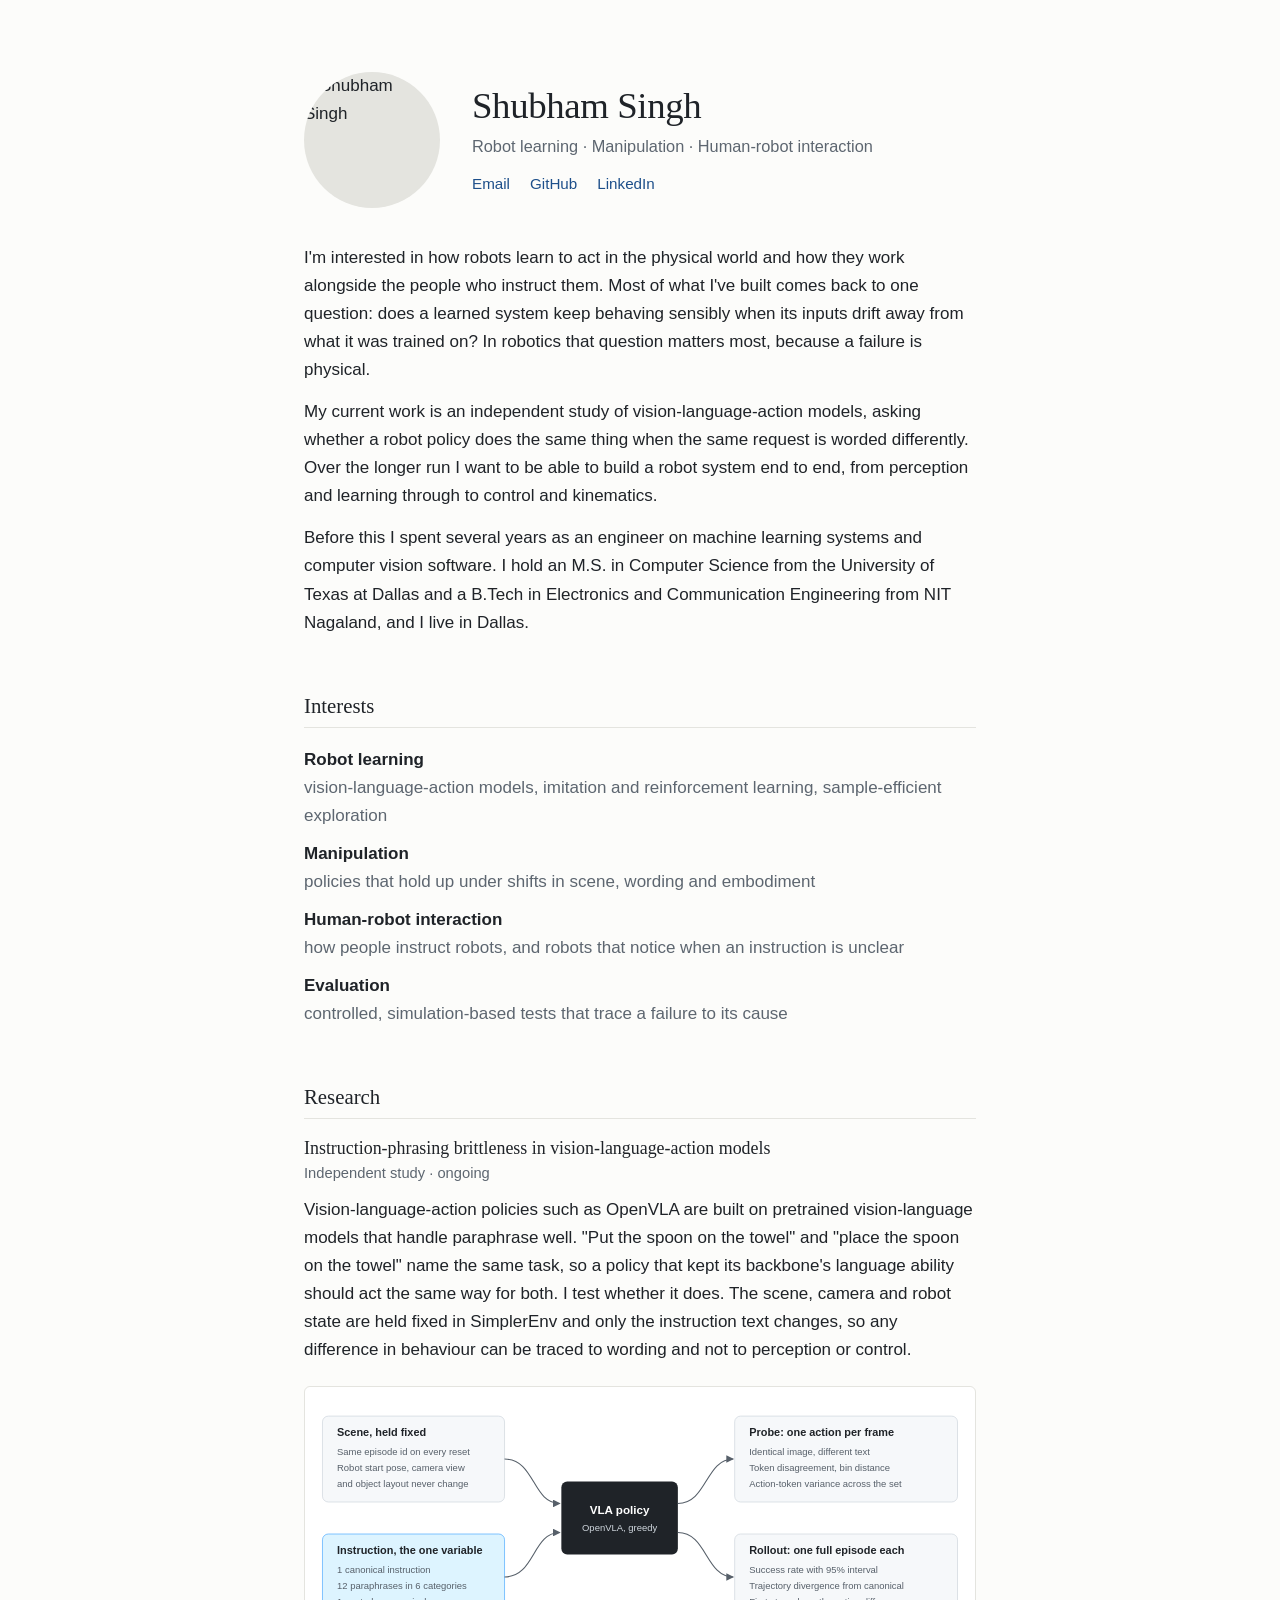
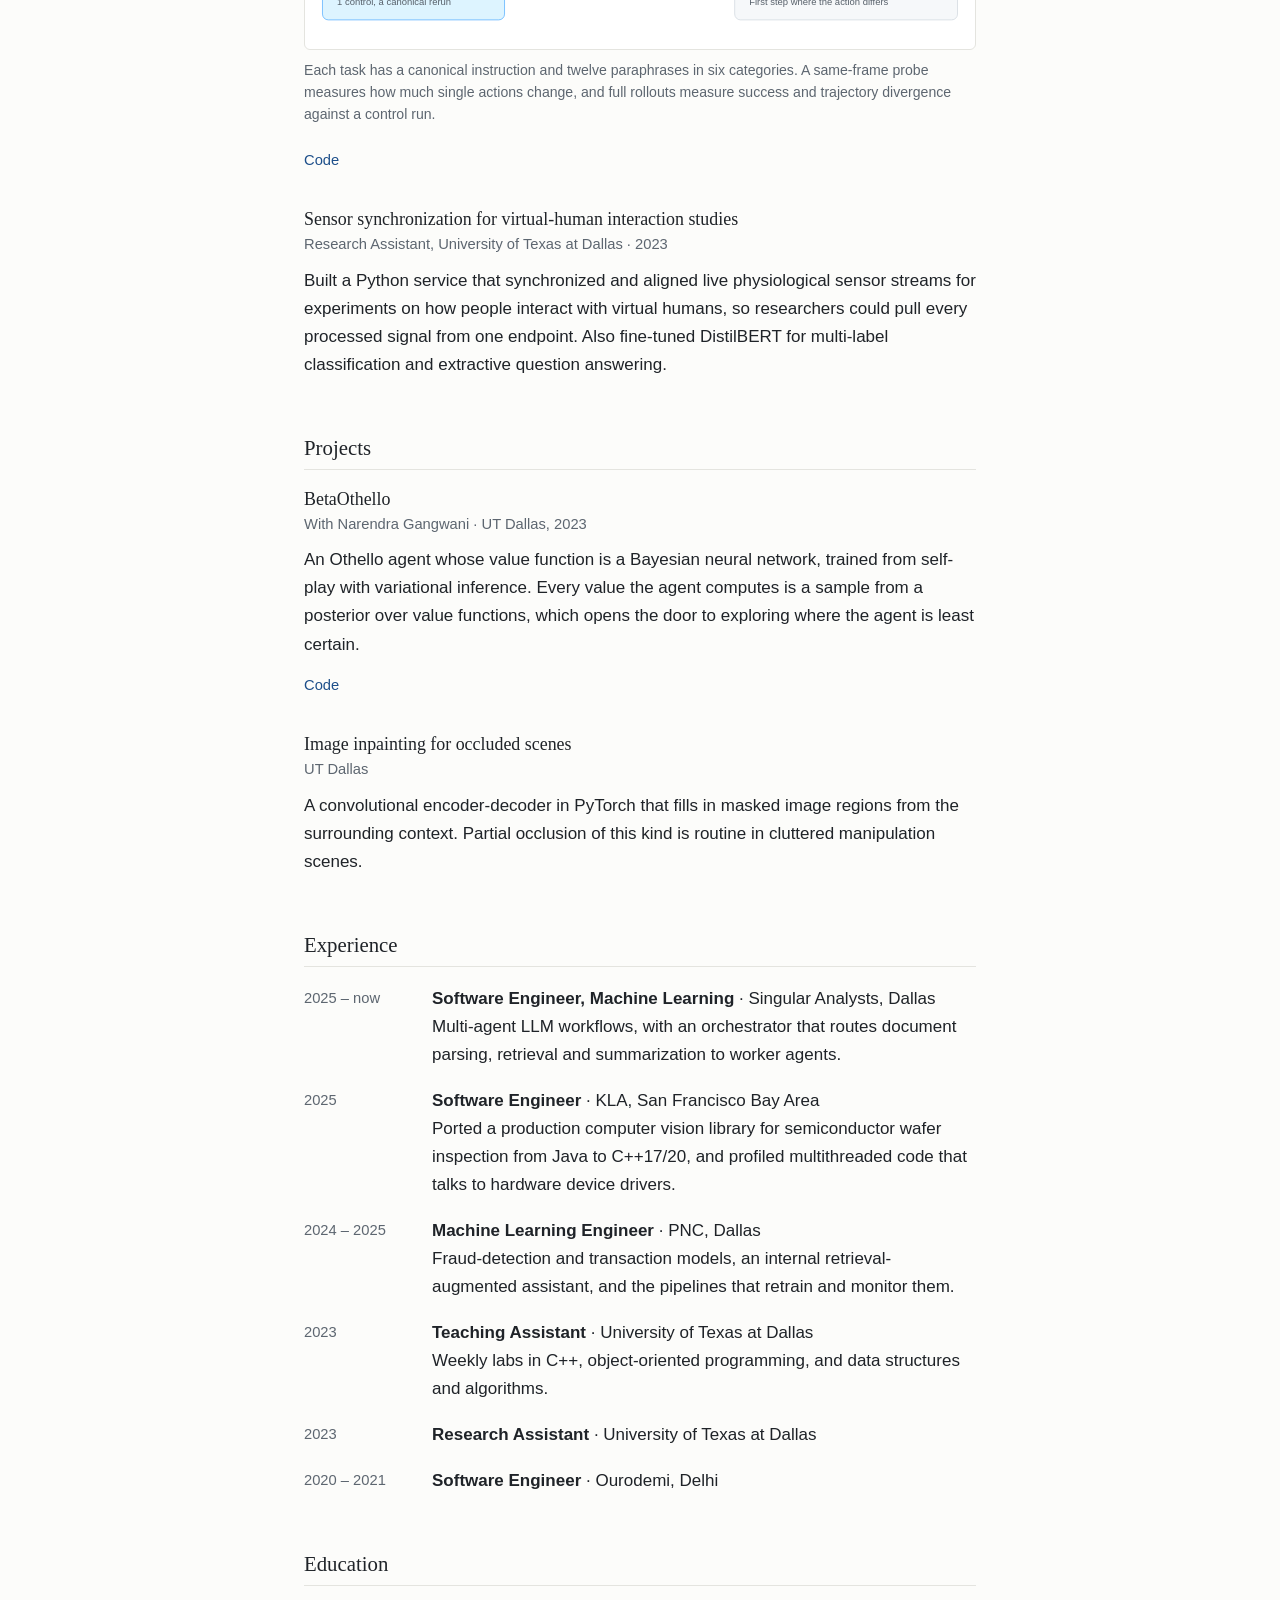
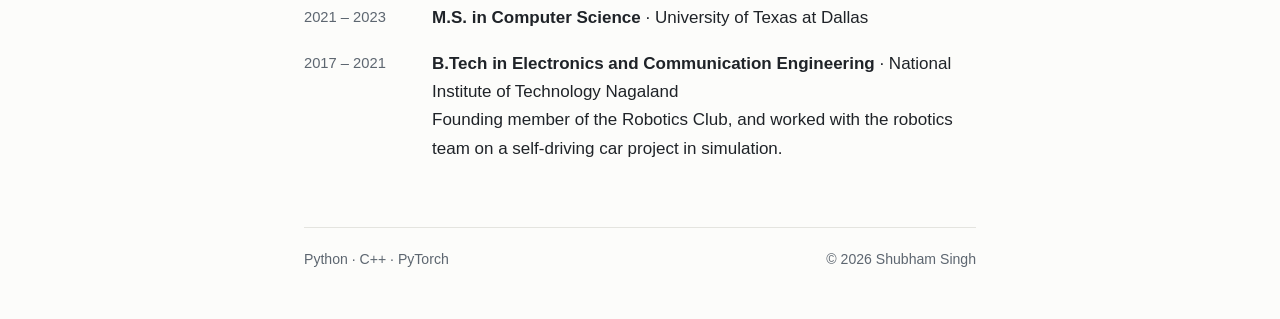
==== index.html @ b4afef84 "Research homepage Co-Authored-By: Claude Opus 5.5 <noreply@anthropic.com> Claude-Session: https://cl" ====
<!DOCTYPE html>
<html lang="en">
<head>
  <meta charset="utf-8">
  <meta name="viewport" content="width=device-width, initial-scale=1">
  <title>Shubham Singh</title>
  <meta name="description" content="Shubham Singh. Robot learning, manipulation and human-robot interaction. Independent research on how vision-language-action policies respond to reworded instructions.">
  <meta name="author" content="Shubham Singh">
  <meta property="og:title" content="Shubham Singh">
  <meta property="og:description" content="Robot learning, manipulation and human-robot interaction.">
  <meta property="og:type" content="website">
  <meta property="og:url" content="https://sudoberlin.github.io/">
  <link rel="icon" href="favicon.svg" type="image/svg+xml">
  <link rel="stylesheet" href="style.css">
</head>
<body>
  <main>

    <header class="intro">
      <img class="portrait" src="https://github.com/sudoberlin.png?size=320" alt="Shubham Singh" width="160" height="160">
      <div>
        <h1>Shubham Singh</h1>
        <p class="tagline">Robot learning &middot; Manipulation &middot; Human-robot interaction</p>
        <nav class="links" aria-label="Contact and profiles">
          <a href="mailto:imshubh.dev@gmail.com">Email</a>
          <a href="https://github.com/sudoberlin">GitHub</a>
          <a href="https://www.linkedin.com/in/shubham-singh01">LinkedIn</a>
        </nav>
      </div>
    </header>

    <section class="about">
      <p>I'm interested in how robots learn to act in the physical world and how they work alongside the people who instruct them. Most of what I've built comes back to one question: does a learned system keep behaving sensibly when its inputs drift away from what it was trained on? In robotics that question matters most, because a failure is physical.</p>
      <p>My current work is an independent study of vision-language-action models, asking whether a robot policy does the same thing when the same request is worded differently. Over the longer run I want to be able to build a robot system end to end, from perception and learning through to control and kinematics.</p>
      <p>Before this I spent several years as an engineer on machine learning systems and computer vision software. I hold an M.S. in Computer Science from the University of Texas at Dallas and a B.Tech in Electronics and Communication Engineering from NIT Nagaland, and I live in Dallas.</p>
    </section>

    <section>
      <h2>Interests</h2>
      <ul class="interests">
        <li><span>Robot learning</span> vision-language-action models, imitation and reinforcement learning, sample-efficient exploration</li>
        <li><span>Manipulation</span> policies that hold up under shifts in scene, wording and embodiment</li>
        <li><span>Human-robot interaction</span> how people instruct robots, and robots that notice when an instruction is unclear</li>
        <li><span>Evaluation</span> controlled, simulation-based tests that trace a failure to its cause</li>
      </ul>
    </section>

    <section>
      <h2>Research</h2>

      <article class="item">
        <h3><a href="https://github.com/sudoberlin/vla-phrasing-brittleness">Instruction-phrasing brittleness in vision-language-action models</a></h3>
        <p class="meta">Independent study &middot; ongoing</p>
        <p>Vision-language-action policies such as OpenVLA are built on pretrained vision-language models that handle paraphrase well. "Put the spoon on the towel" and "place the spoon on the towel" name the same task, so a policy that kept its backbone's language ability should act the same way for both. I test whether it does. The scene, camera and robot state are held fixed in SimplerEnv and only the instruction text changes, so any difference in behaviour can be traced to wording and not to perception or control.</p>
        <figure>
          <img src="vla-method.svg" alt="The scene is held fixed and only the instruction changes. The policy is measured per frame and over full episodes." loading="lazy">
          <figcaption>Each task has a canonical instruction and twelve paraphrases in six categories. A same-frame probe measures how much single actions change, and full rollouts measure success and trajectory divergence against a control run.</figcaption>
        </figure>
        <p class="item-links"><a href="https://github.com/sudoberlin/vla-phrasing-brittleness">Code</a></p>
      </article>

      <article class="item">
        <h3>Sensor synchronization for virtual-human interaction studies</h3>
        <p class="meta">Research Assistant, University of Texas at Dallas &middot; 2023</p>
        <p>Built a Python service that synchronized and aligned live physiological sensor streams for experiments on how people interact with virtual humans, so researchers could pull every processed signal from one endpoint. Also fine-tuned DistilBERT for multi-label classification and extractive question answering.</p>
      </article>
    </section>

    <section>
      <h2>Projects</h2>

      <article class="item">
        <h3><a href="https://github.com/sudoberlin/BetaOthello">BetaOthello</a></h3>
        <p class="meta">With Narendra Gangwani &middot; UT Dallas, 2023</p>
        <p>An Othello agent whose value function is a Bayesian neural network, trained from self-play with variational inference. Every value the agent computes is a sample from a posterior over value functions, which opens the door to exploring where the agent is least certain.</p>
        <p class="item-links"><a href="https://github.com/sudoberlin/BetaOthello">Code</a></p>
      </article>

      <article class="item">
        <h3>Image inpainting for occluded scenes</h3>
        <p class="meta">UT Dallas</p>
        <p>A convolutional encoder-decoder in PyTorch that fills in masked image regions from the surrounding context. Partial occlusion of this kind is routine in cluttered manipulation scenes.</p>
      </article>
    </section>

    <section>
      <h2>Experience</h2>
      <ul class="timeline">
        <li>
          <div class="when">2025 &ndash; now</div>
          <div><strong>Software Engineer, Machine Learning</strong> &middot; Singular Analysts, Dallas<br>
          Multi-agent LLM workflows, with an orchestrator that routes document parsing, retrieval and summarization to worker agents.</div>
        </li>
        <li>
          <div class="when">2025</div>
          <div><strong>Software Engineer</strong> &middot; KLA, San Francisco Bay Area<br>
          Ported a production computer vision library for semiconductor wafer inspection from Java to C++17/20, and profiled multithreaded code that talks to hardware device drivers.</div>
        </li>
        <li>
          <div class="when">2024 &ndash; 2025</div>
          <div><strong>Machine Learning Engineer</strong> &middot; PNC, Dallas<br>
          Fraud-detection and transaction models, an internal retrieval-augmented assistant, and the pipelines that retrain and monitor them.</div>
        </li>
        <li>
          <div class="when">2023</div>
          <div><strong>Teaching Assistant</strong> &middot; University of Texas at Dallas<br>
          Weekly labs in C++, object-oriented programming, and data structures and algorithms.</div>
        </li>
        <li>
          <div class="when">2023</div>
          <div><strong>Research Assistant</strong> &middot; University of Texas at Dallas</div>
        </li>
        <li>
          <div class="when">2020 &ndash; 2021</div>
          <div><strong>Software Engineer</strong> &middot; Ourodemi, Delhi</div>
        </li>
      </ul>
    </section>

    <section>
      <h2>Education</h2>
      <ul class="timeline">
        <li>
          <div class="when">2021 &ndash; 2023</div>
          <div><strong>M.S. in Computer Science</strong> &middot; University of Texas at Dallas</div>
        </li>
        <li>
          <div class="when">2017 &ndash; 2021</div>
          <div><strong>B.Tech in Electronics and Communication Engineering</strong> &middot; National Institute of Technology Nagaland<br>
          Founding member of the Robotics Club, and worked with the robotics team on a self-driving car project in simulation.</div>
        </li>
      </ul>
    </section>

    <footer>
      <p>Python &middot; C++ &middot; PyTorch</p>
      <p>&copy; 2026 Shubham Singh</p>
    </footer>

  </main>
</body>
</html>
---- style.css ----
:root {
  --bg: #fcfcfa;
  --text: #1f2328;
  --muted: #5d6670;
  --rule: #e4e4df;
  --accent: #1d4f8a;
  --figure-bg: #ffffff;
  --serif: "Iowan Old Style", "Palatino Linotype", Palatino, "Book Antiqua", Georgia, serif;
  --sans: -apple-system, BlinkMacSystemFont, "Segoe UI", Helvetica, Arial, sans-serif;
}

@media (prefers-color-scheme: dark) {
  :root {
    --bg: #15171a;
    --text: #e6e6e3;
    --muted: #9aa1a9;
    --rule: #2c3036;
    --accent: #8fb8ea;
    --figure-bg: #ffffff;
  }
}

* { box-sizing: border-box; }

html { -webkit-text-size-adjust: 100%; }

body {
  margin: 0;
  background: var(--bg);
  color: var(--text);
  font-family: var(--sans);
  font-size: 17px;
  line-height: 1.65;
  -webkit-font-smoothing: antialiased;
}

main {
  max-width: 720px;
  margin: 0 auto;
  padding: 72px 24px 48px;
}

a {
  color: var(--accent);
  text-decoration: none;
  border-bottom: 1px solid transparent;
  transition: border-color 0.15s ease;
}
a:hover { border-bottom-color: currentColor; }

h1, h2, h3 { font-family: var(--serif); font-weight: 500; line-height: 1.25; }

h1 { font-size: 2.3rem; margin: 0 0 4px; letter-spacing: -0.01em; }

h2 {
  font-size: 1.3rem;
  margin: 56px 0 18px;
  padding-bottom: 8px;
  border-bottom: 1px solid var(--rule);
}

h3 { font-size: 1.12rem; margin: 0 0 2px; }
h3 a { color: var(--text); }
h3 a:hover { color: var(--accent); }

p { margin: 0 0 14px; }

/* Intro */
.intro {
  display: flex;
  align-items: center;
  gap: 32px;
  margin-bottom: 36px;
}
.portrait {
  width: 136px;
  height: 136px;
  border-radius: 50%;
  object-fit: cover;
  flex-shrink: 0;
  background: var(--rule);
}
.tagline { color: var(--muted); margin: 0 0 12px; font-size: 1.02rem; }
.links { display: flex; flex-wrap: wrap; gap: 6px 20px; font-size: 0.95rem; }

.about p:last-child { margin-bottom: 0; }

/* Interests */
.interests { list-style: none; padding: 0; margin: 0; }
.interests li { margin-bottom: 10px; color: var(--muted); }
.interests span {
  display: block;
  color: var(--text);
  font-weight: 600;
}

/* Research and projects */
.item { margin-bottom: 36px; }
.item:last-child { margin-bottom: 0; }
.meta { color: var(--muted); font-size: 0.92rem; margin-bottom: 10px; }
.item-links { font-size: 0.92rem; margin: 0; }

figure { margin: 22px 0; }
figure img {
  display: block;
  width: 100%;
  height: auto;
  background: var(--figure-bg);
  border: 1px solid var(--rule);
  border-radius: 6px;
}
figcaption { color: var(--muted); font-size: 0.88rem; margin-top: 10px; line-height: 1.55; }

/* Experience and education */
.timeline { list-style: none; padding: 0; margin: 0; }
.timeline li {
  display: grid;
  grid-template-columns: 112px 1fr;
  gap: 16px;
  margin-bottom: 18px;
}
.timeline li:last-child { margin-bottom: 0; }
.when { color: var(--muted); font-size: 0.92rem; padding-top: 1px; font-variant-numeric: tabular-nums; }
.timeline strong { font-weight: 600; }

footer {
  margin-top: 64px;
  padding-top: 20px;
  border-top: 1px solid var(--rule);
  color: var(--muted);
  font-size: 0.88rem;
  display: flex;
  justify-content: space-between;
  flex-wrap: wrap;
  gap: 8px;
}
footer p { margin: 0; }

@media (max-width: 600px) {
  body { font-size: 16px; }
  main { padding-top: 44px; }
  .intro { flex-direction: column; align-items: flex-start; gap: 20px; }
  .portrait { width: 112px; height: 112px; }
  h1 { font-size: 2rem; }
  .timeline li { grid-template-columns: 1fr; gap: 2px; }
}
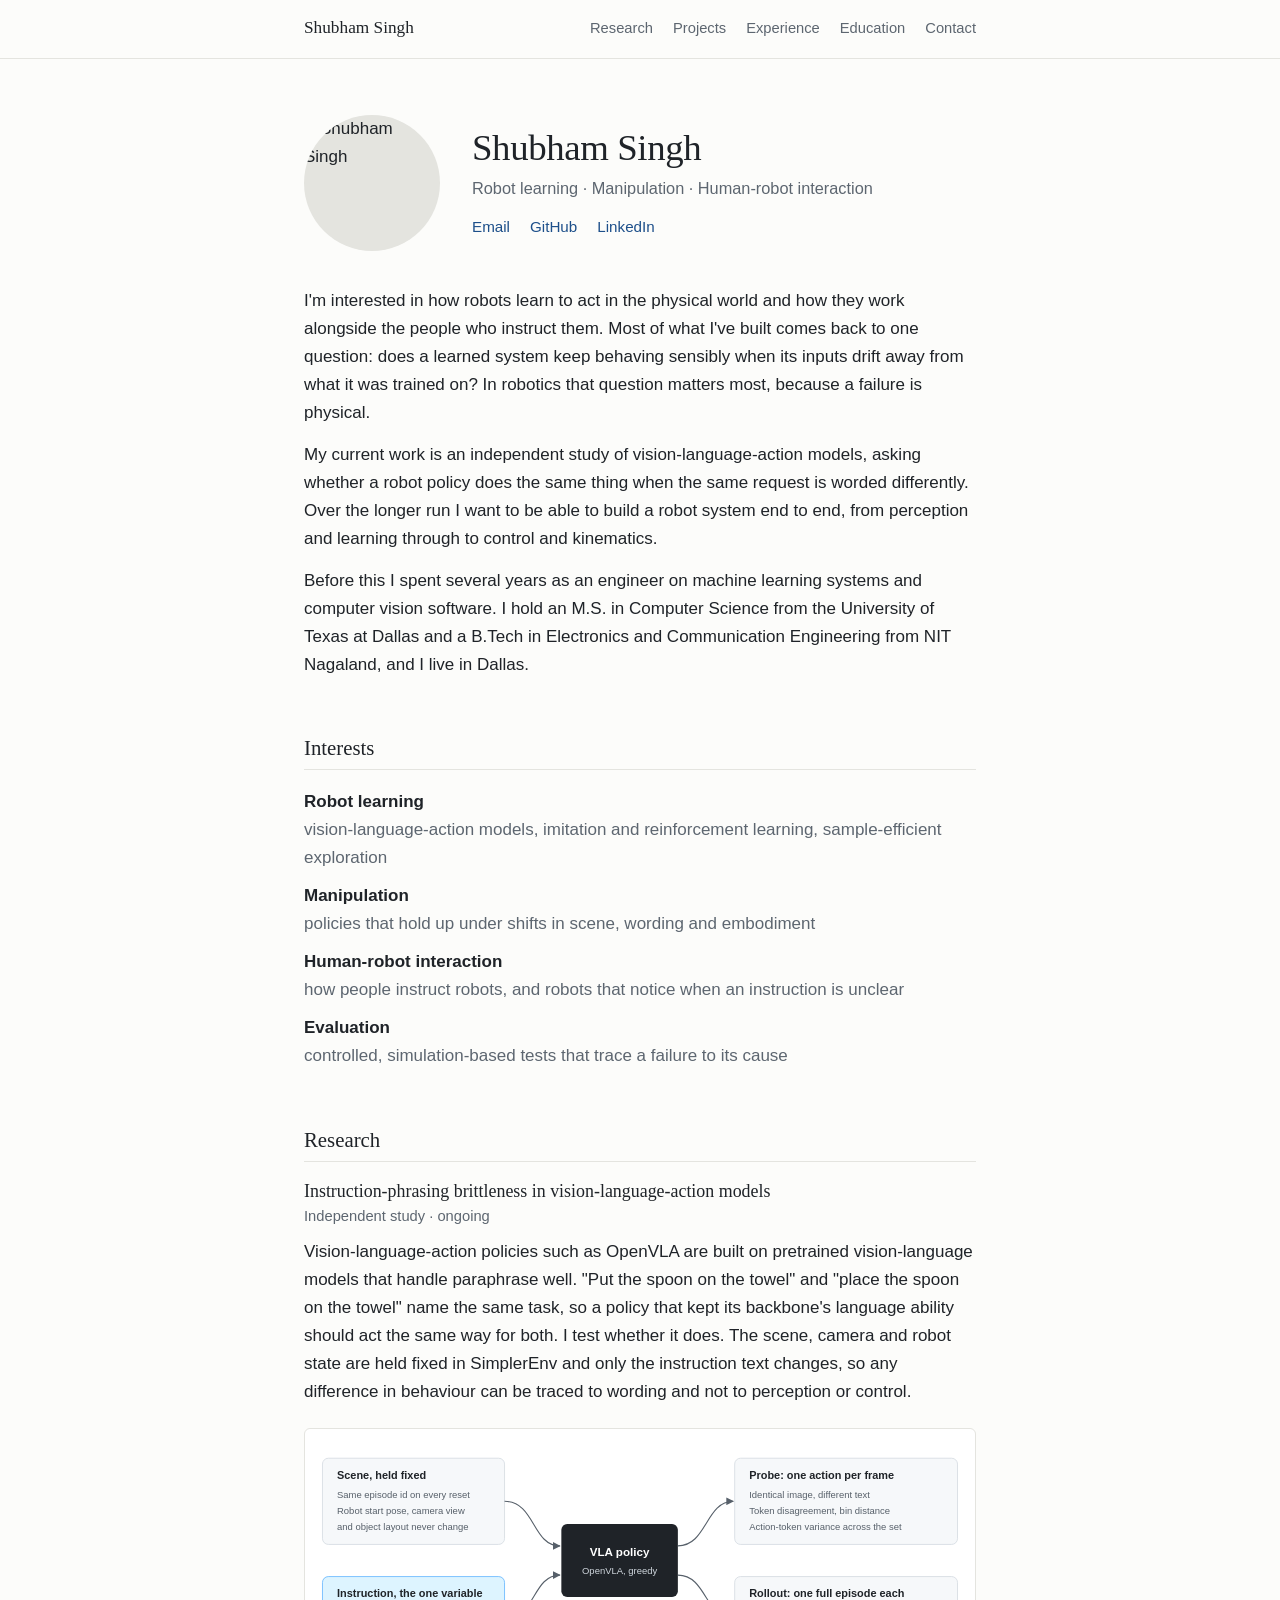
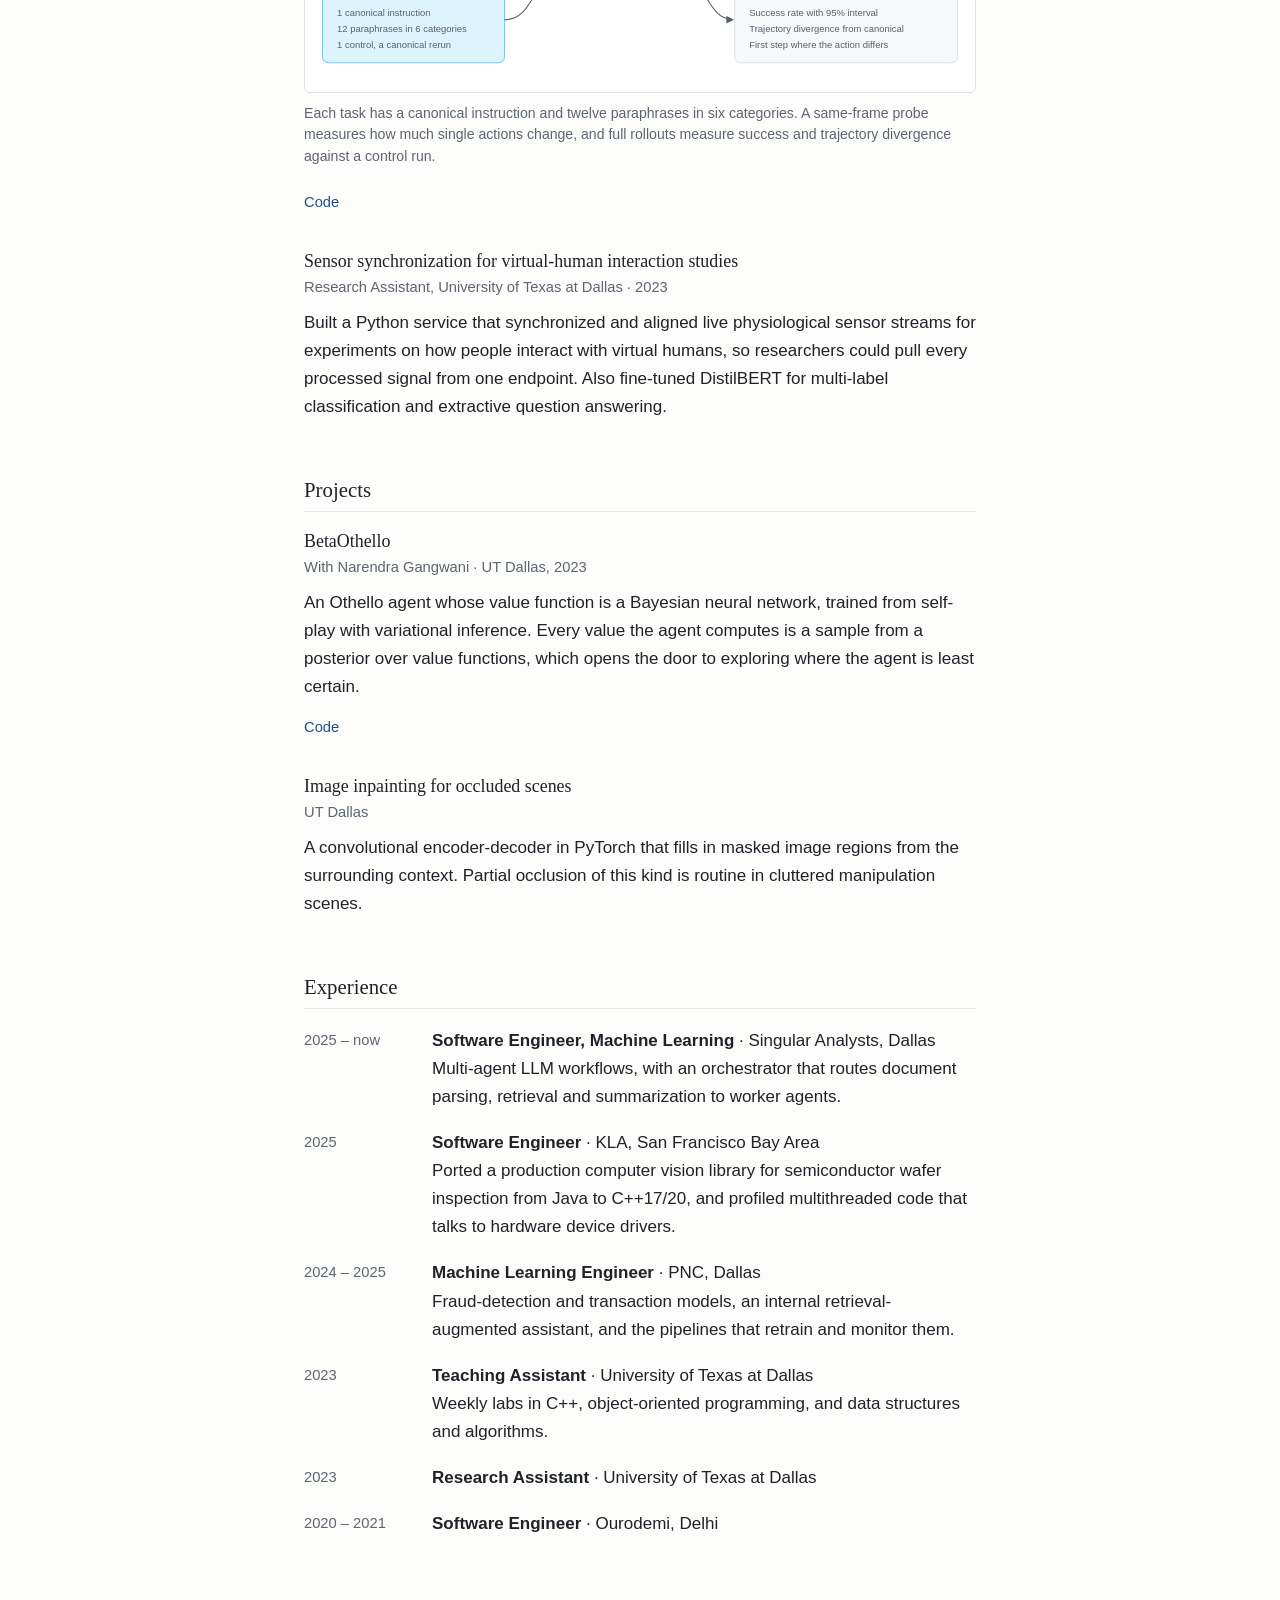
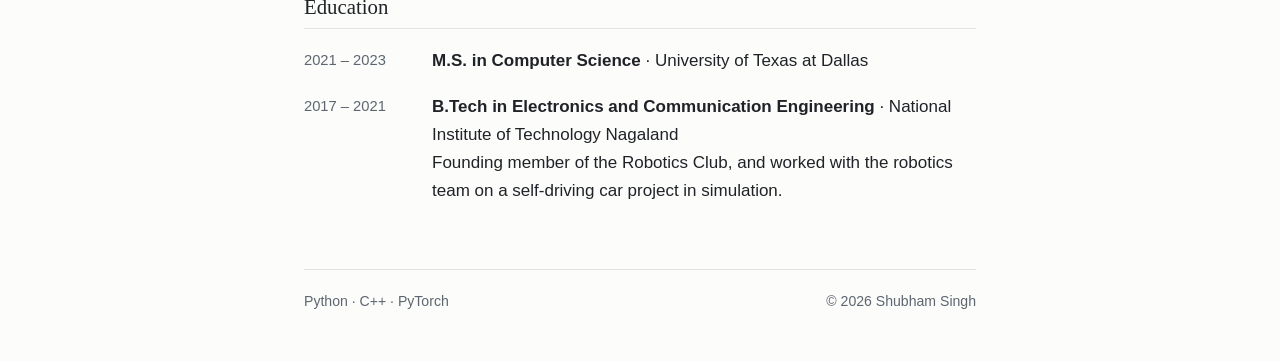
==== commit 1962f56e: "Add navigation bar Co-Authored-By: Claude Opus 5.5 <noreply@anthropic.com> Claude-Session: https://c" ====
--- a/index.html
+++ b/index.html
@@ -14,7 +14,19 @@
   <link rel="stylesheet" href="style.css">
 </head>
 <body>
-  <main>
+  <nav class="topbar" aria-label="Sections">
+    <div class="topbar-inner">
+      <a class="brand" href="#top">Shubham Singh</a>
+      <div class="sections">
+        <a href="#research">Research</a>
+        <a href="#projects">Projects</a>
+        <a href="#experience">Experience</a>
+        <a href="#education">Education</a>
+        <a class="wide-only" href="mailto:imshubh.dev@gmail.com">Contact</a>
+      </div>
+    </div>
+  </nav>
+  <main id="top">
 
     <header class="intro">
       <img class="portrait" src="https://github.com/sudoberlin.png?size=320" alt="Shubham Singh" width="160" height="160">
@@ -35,7 +47,7 @@
       <p>Before this I spent several years as an engineer on machine learning systems and computer vision software. I hold an M.S. in Computer Science from the University of Texas at Dallas and a B.Tech in Electronics and Communication Engineering from NIT Nagaland, and I live in Dallas.</p>
     </section>
 
-    <section>
+    <section id="interests">
       <h2>Interests</h2>
       <ul class="interests">
         <li><span>Robot learning</span> vision-language-action models, imitation and reinforcement learning, sample-efficient exploration</li>
@@ -45,7 +57,7 @@
       </ul>
     </section>
 
-    <section>
+    <section id="research">
       <h2>Research</h2>
 
       <article class="item">
@@ -66,7 +78,7 @@
       </article>
     </section>
 
-    <section>
+    <section id="projects">
       <h2>Projects</h2>
 
       <article class="item">
@@ -83,7 +95,7 @@
       </article>
     </section>
 
-    <section>
+    <section id="experience">
       <h2>Experience</h2>
       <ul class="timeline">
         <li>
@@ -117,7 +129,7 @@
       </ul>
     </section>
 
-    <section>
+    <section id="education">
       <h2>Education</h2>
       <ul class="timeline">
         <li>
--- a/style.css
+++ b/style.css
@@ -22,7 +22,7 @@
 
 * { box-sizing: border-box; }
 
-html { -webkit-text-size-adjust: 100%; }
+html { -webkit-text-size-adjust: 100%; scroll-behavior: smooth; scroll-padding-top: 72px; }
 
 body {
   margin: 0;
@@ -37,8 +37,38 @@
 main {
   max-width: 720px;
   margin: 0 auto;
-  padding: 72px 24px 48px;
+  padding: 56px 24px 48px;
 }
+
+/* Top bar */
+.topbar {
+  position: sticky;
+  top: 0;
+  z-index: 10;
+  background: color-mix(in srgb, var(--bg) 88%, transparent);
+  backdrop-filter: saturate(150%) blur(8px);
+  -webkit-backdrop-filter: saturate(150%) blur(8px);
+  border-bottom: 1px solid var(--rule);
+}
+.topbar-inner {
+  max-width: 720px;
+  margin: 0 auto;
+  padding: 14px 24px;
+  display: flex;
+  align-items: center;
+  justify-content: space-between;
+  gap: 8px 24px;
+  flex-wrap: wrap;
+}
+.brand {
+  font-family: var(--serif);
+  font-size: 1.08rem;
+  color: var(--text);
+}
+.brand:hover { border-bottom-color: transparent; color: var(--accent); }
+.sections { display: flex; flex-wrap: wrap; gap: 4px 20px; font-size: 0.92rem; }
+.sections a { color: var(--muted); }
+.sections a:hover { color: var(--accent); }
 
 a {
   color: var(--accent);
@@ -138,7 +168,11 @@
 
 @media (max-width: 600px) {
   body { font-size: 16px; }
-  main { padding-top: 44px; }
+  main { padding-top: 36px; }
+  html { scroll-padding-top: 96px; }
+  .topbar-inner { padding: 10px 20px; }
+  .sections { gap: 2px 14px; font-size: 0.86rem; }
+  .wide-only { display: none; }
   .intro { flex-direction: column; align-items: flex-start; gap: 20px; }
   .portrait { width: 112px; height: 112px; }
   h1 { font-size: 2rem; }
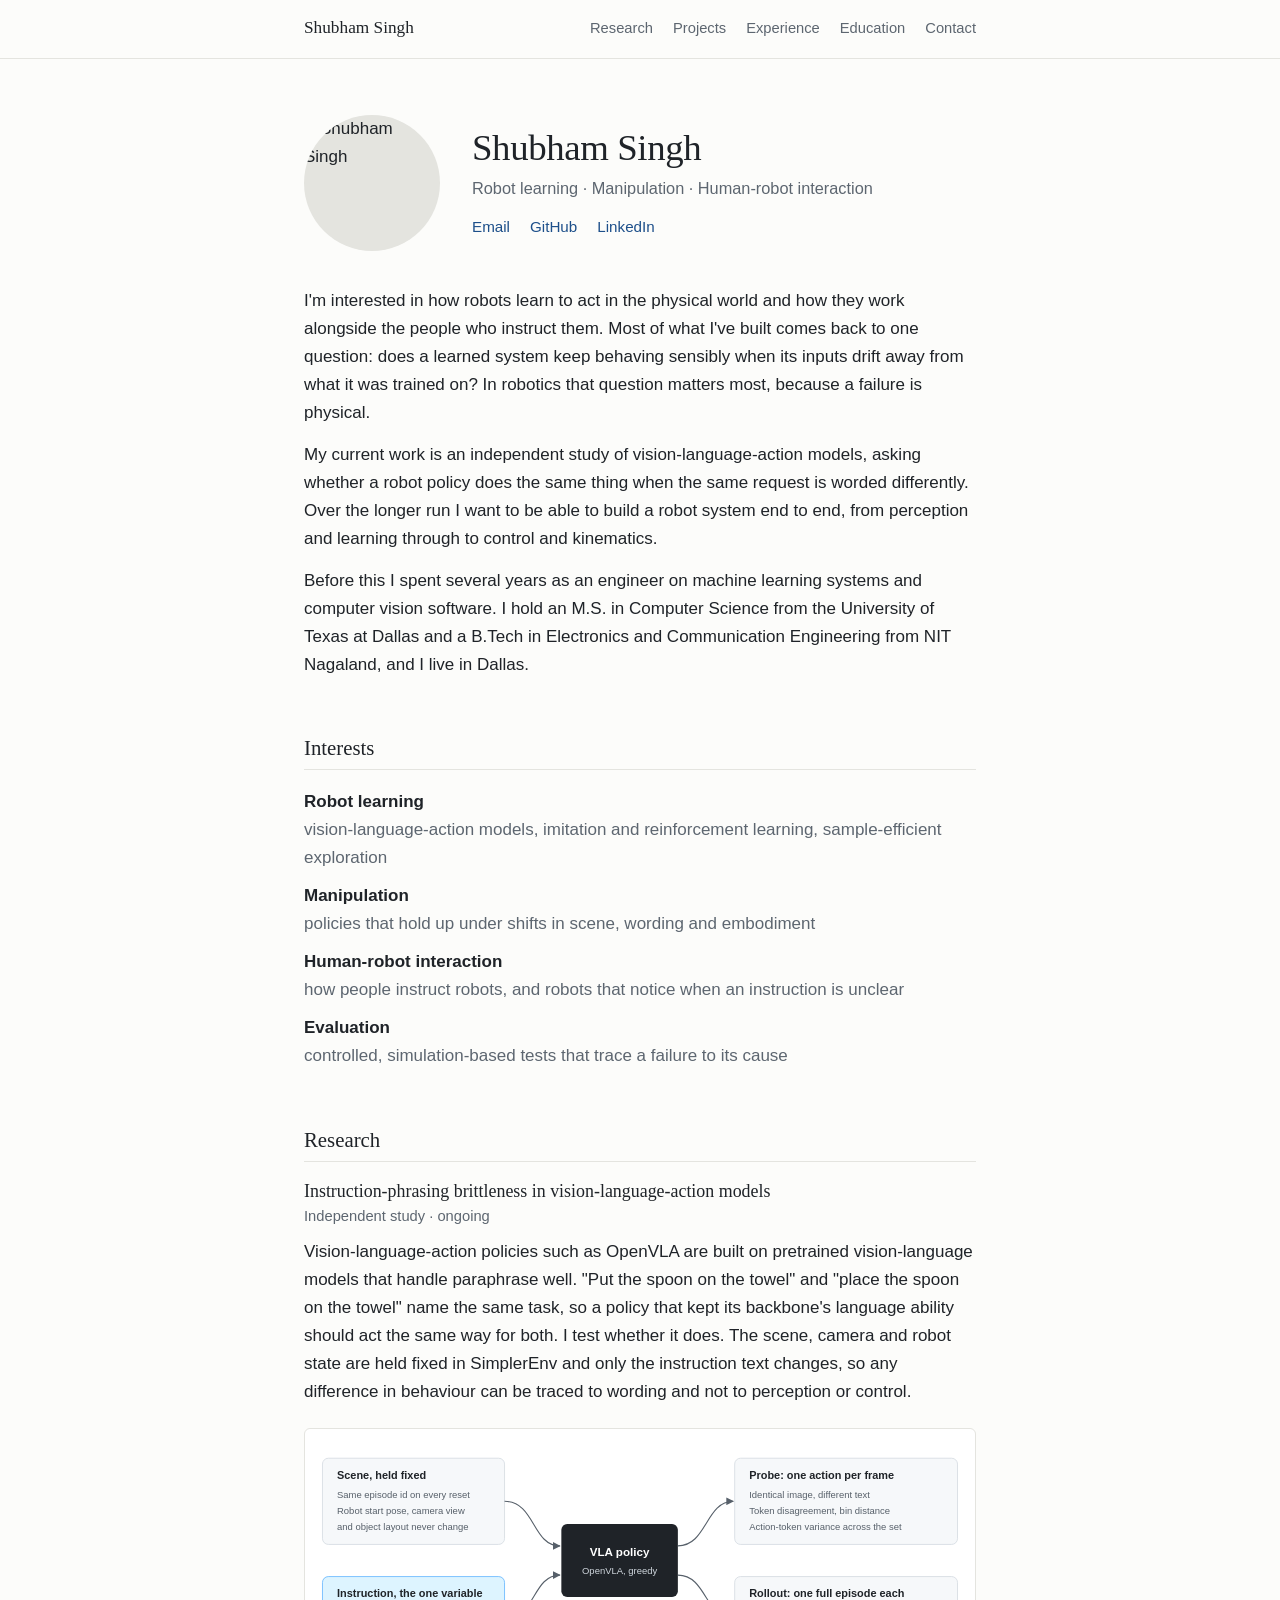
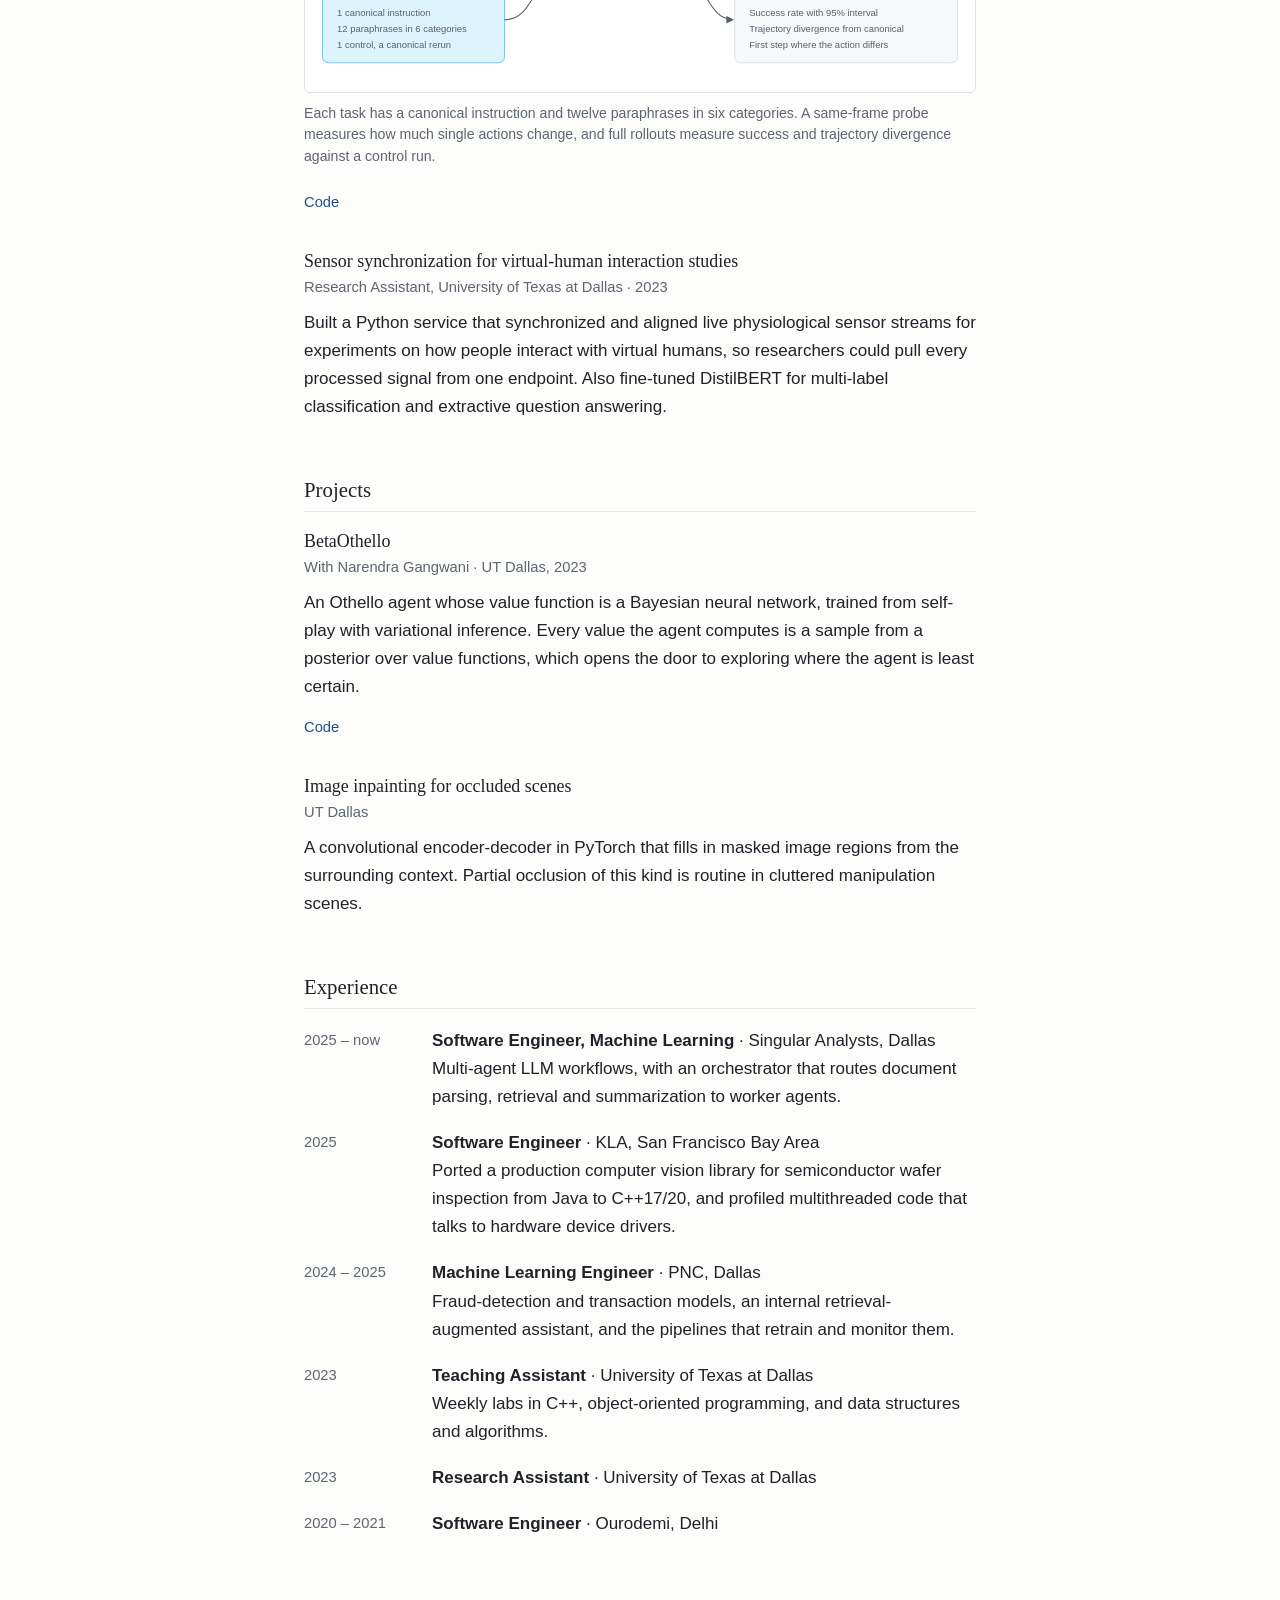
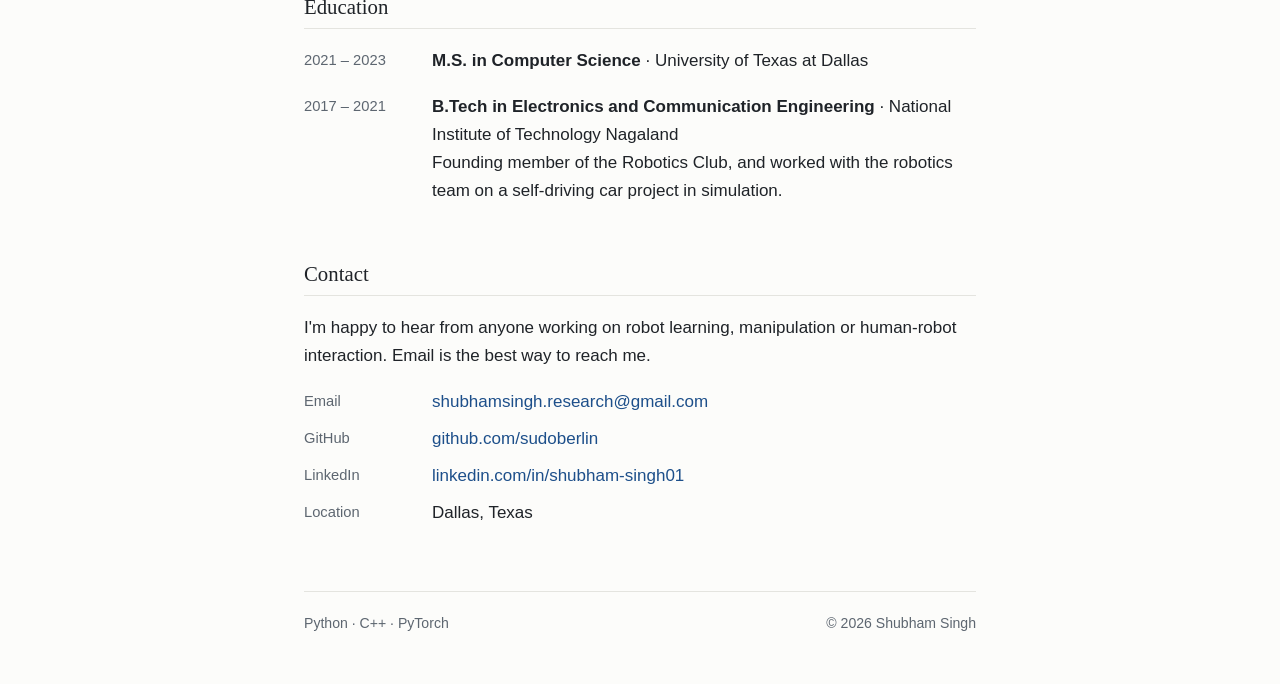
==== commit b80978b4: "Add contact section, use research email Co-Authored-By: Claude Opus 5.5 <noreply@anthropic.com> Clau" ====
--- a/index.html
+++ b/index.html
@@ -11,7 +11,7 @@
   <meta property="og:type" content="website">
   <meta property="og:url" content="https://sudoberlin.github.io/">
   <link rel="icon" href="favicon.svg" type="image/svg+xml">
-  <link rel="stylesheet" href="style.css">
+  <link rel="stylesheet" href="style.css?v=3">
 </head>
 <body>
   <nav class="topbar" aria-label="Sections">
@@ -22,7 +22,7 @@
         <a href="#projects">Projects</a>
         <a href="#experience">Experience</a>
         <a href="#education">Education</a>
-        <a class="wide-only" href="mailto:imshubh.dev@gmail.com">Contact</a>
+        <a href="#contact">Contact</a>
       </div>
     </div>
   </nav>
@@ -34,7 +34,7 @@
         <h1>Shubham Singh</h1>
         <p class="tagline">Robot learning &middot; Manipulation &middot; Human-robot interaction</p>
         <nav class="links" aria-label="Contact and profiles">
-          <a href="mailto:imshubh.dev@gmail.com">Email</a>
+          <a href="mailto:shubhamsingh.research@gmail.com">Email</a>
           <a href="https://github.com/sudoberlin">GitHub</a>
           <a href="https://www.linkedin.com/in/shubham-singh01">LinkedIn</a>
         </nav>
@@ -144,6 +144,17 @@
       </ul>
     </section>
 
+    <section id="contact">
+      <h2>Contact</h2>
+      <p>I'm happy to hear from anyone working on robot learning, manipulation or human-robot interaction. Email is the best way to reach me.</p>
+      <ul class="contact">
+        <li><span>Email</span><a href="mailto:shubhamsingh.research@gmail.com">shubhamsingh.research@gmail.com</a></li>
+        <li><span>GitHub</span><a href="https://github.com/sudoberlin">github.com/sudoberlin</a></li>
+        <li><span>LinkedIn</span><a href="https://www.linkedin.com/in/shubham-singh01">linkedin.com/in/shubham-singh01</a></li>
+        <li><span>Location</span>Dallas, Texas</li>
+      </ul>
+    </section>
+
     <footer>
       <p>Python &middot; C++ &middot; PyTorch</p>
       <p>&copy; 2026 Shubham Singh</p>
--- a/style.css
+++ b/style.css
@@ -153,6 +153,17 @@
 .when { color: var(--muted); font-size: 0.92rem; padding-top: 1px; font-variant-numeric: tabular-nums; }
 .timeline strong { font-weight: 600; }
 
+/* Contact */
+.contact { list-style: none; padding: 0; margin: 18px 0 0; }
+.contact li {
+  display: grid;
+  grid-template-columns: 112px 1fr;
+  gap: 16px;
+  margin-bottom: 8px;
+  overflow-wrap: anywhere;
+}
+.contact span { color: var(--muted); font-size: 0.92rem; padding-top: 1px; }
+
 footer {
   margin-top: 64px;
   padding-top: 20px;
@@ -171,10 +182,10 @@
   main { padding-top: 36px; }
   html { scroll-padding-top: 96px; }
   .topbar-inner { padding: 10px 20px; }
-  .sections { gap: 2px 14px; font-size: 0.86rem; }
-  .wide-only { display: none; }
+  .sections { gap: 2px 12px; font-size: 0.82rem; }
   .intro { flex-direction: column; align-items: flex-start; gap: 20px; }
   .portrait { width: 112px; height: 112px; }
   h1 { font-size: 2rem; }
-  .timeline li { grid-template-columns: 1fr; gap: 2px; }
+  .timeline li, .contact li { grid-template-columns: 1fr; gap: 2px; }
+  .contact li { margin-bottom: 12px; }
 }
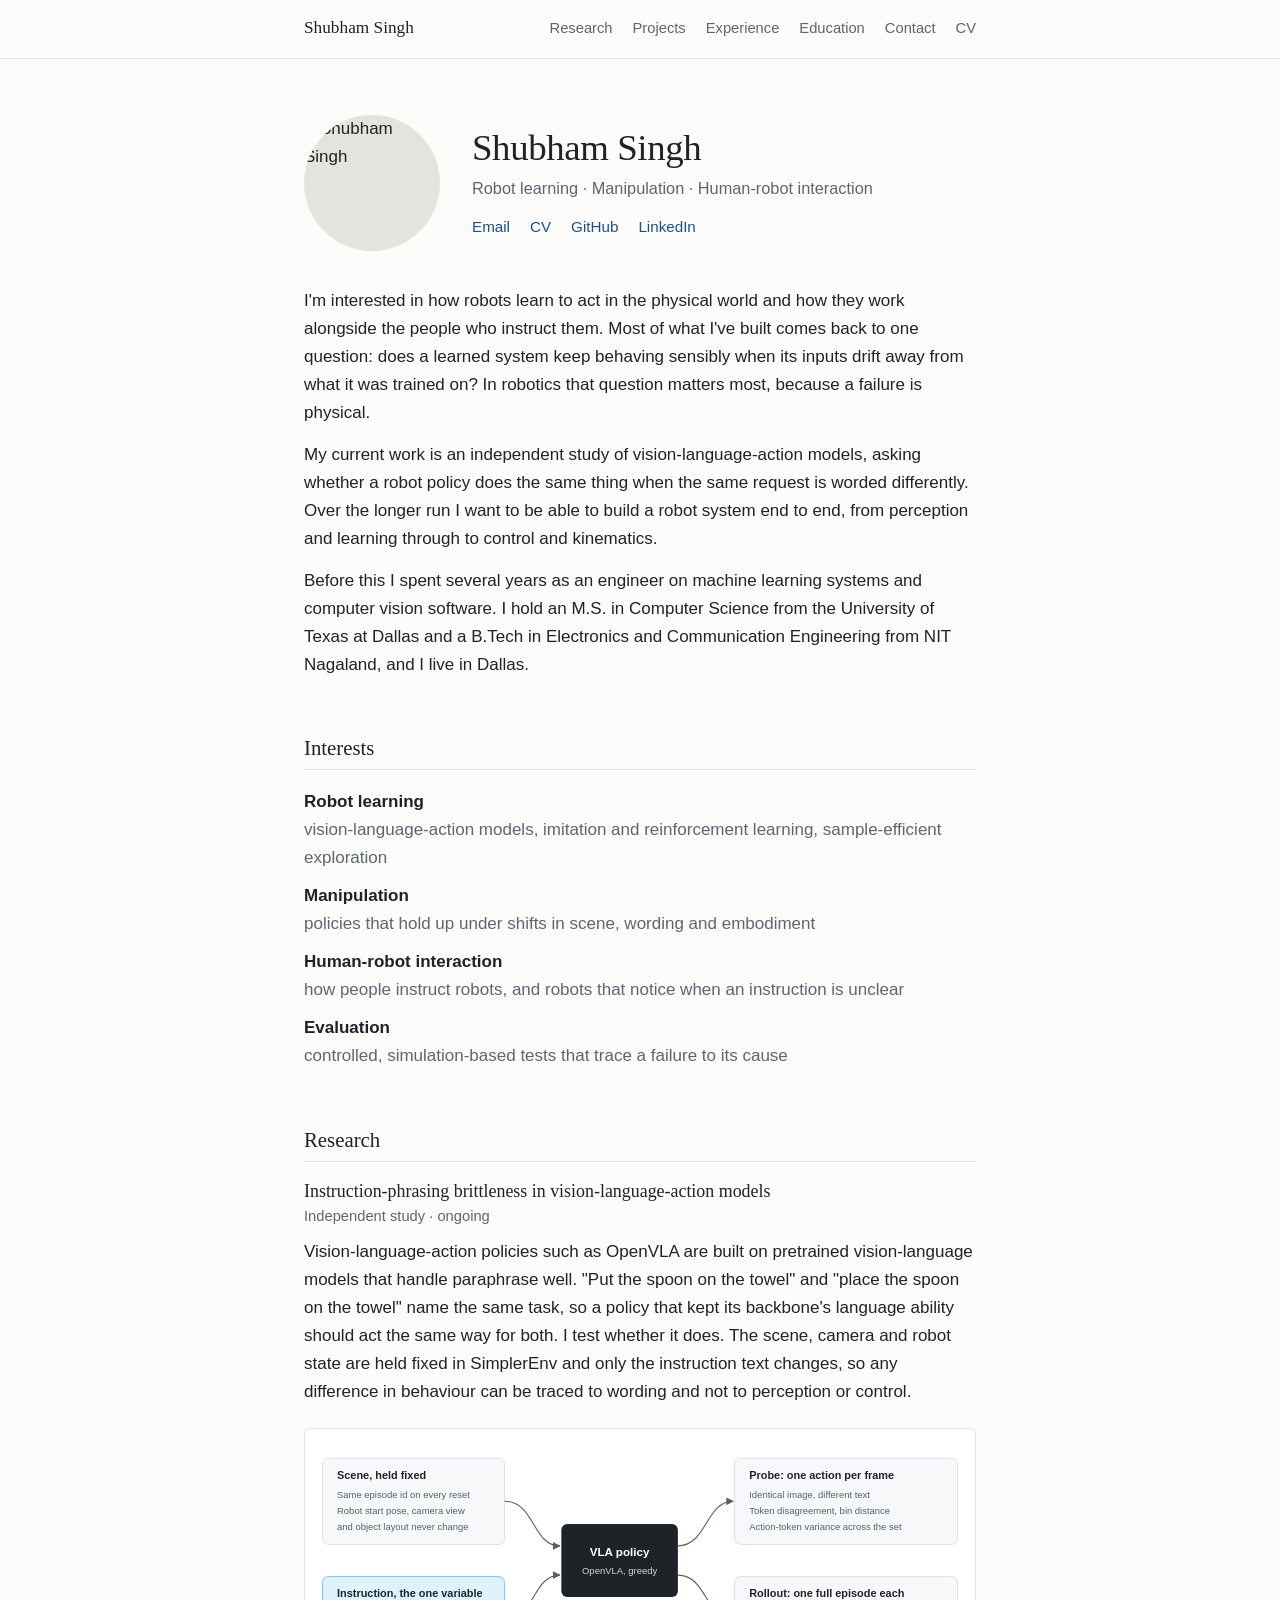
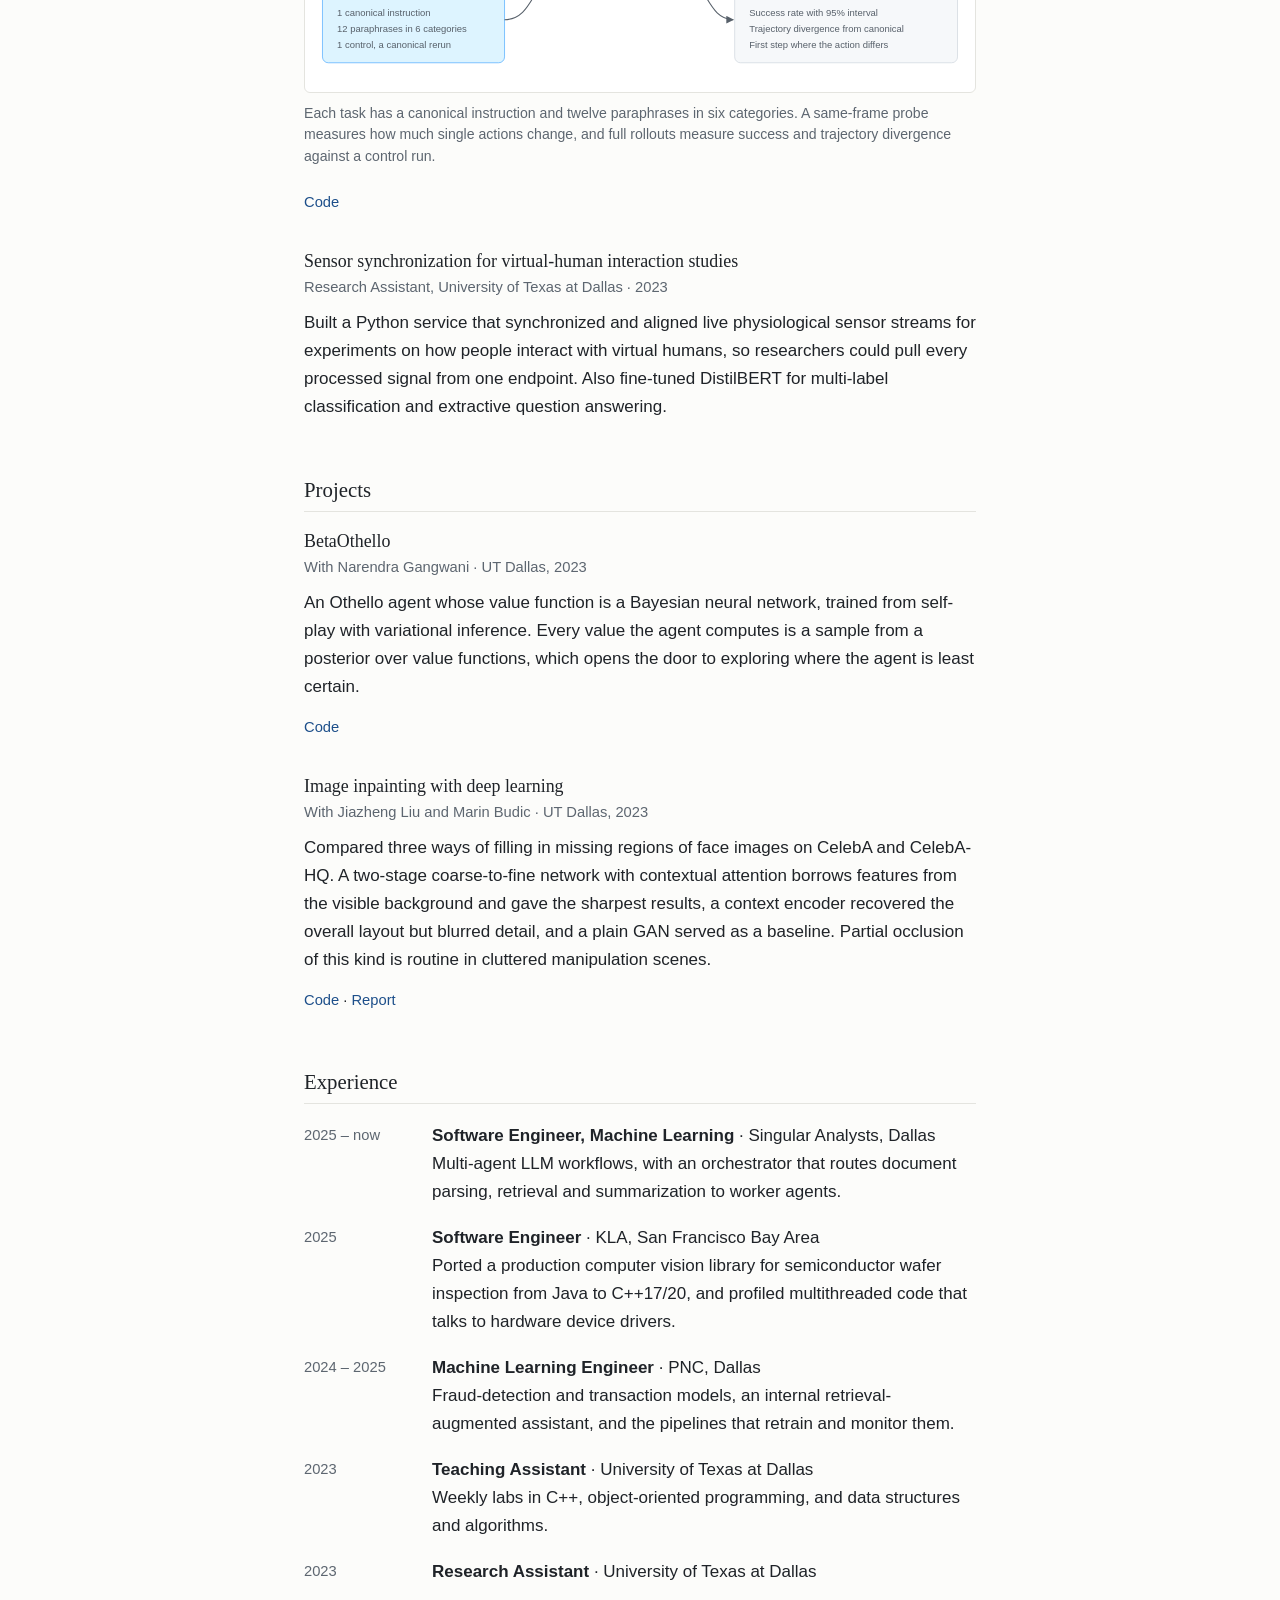
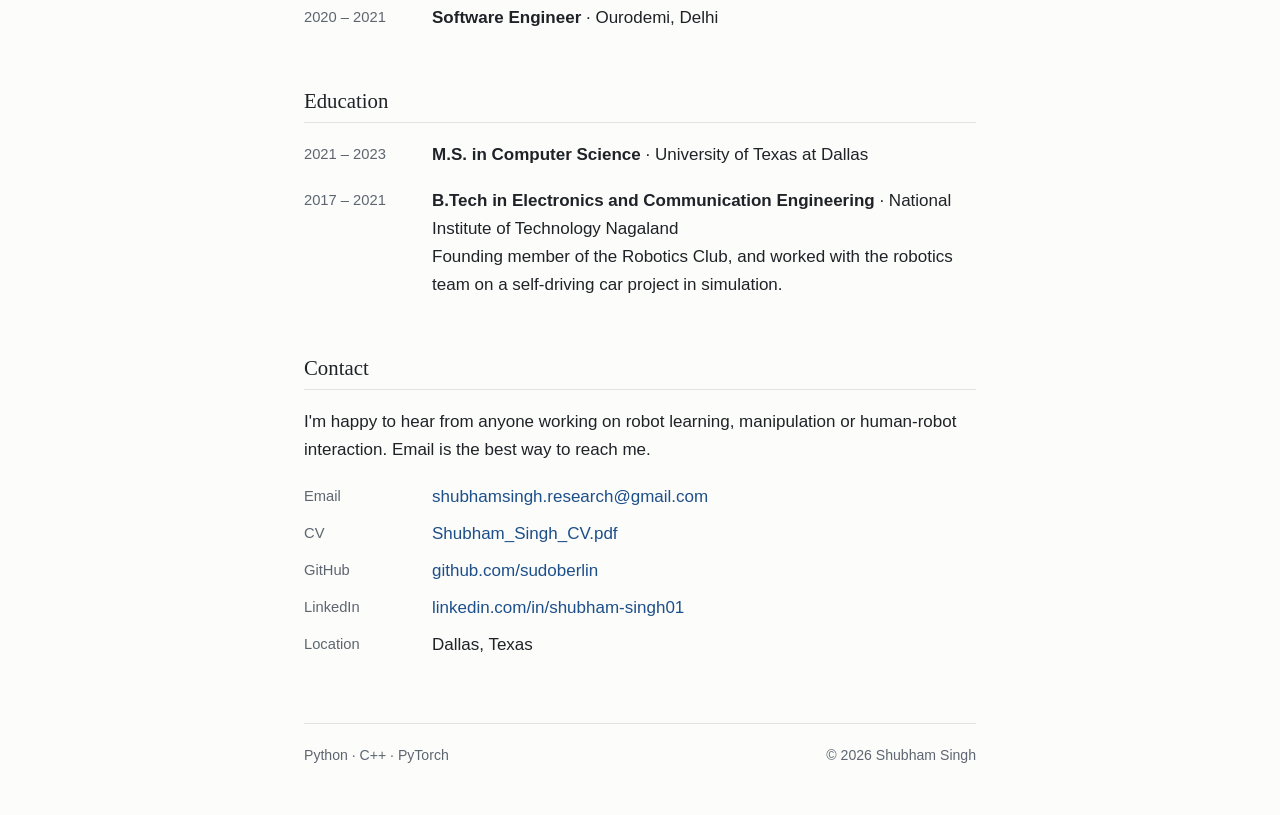
==== commit 68af7d10: "Add CV link and image inpainting project" ====
--- a/index.html
+++ b/index.html
@@ -11,7 +11,7 @@
   <meta property="og:type" content="website">
   <meta property="og:url" content="https://sudoberlin.github.io/">
   <link rel="icon" href="favicon.svg" type="image/svg+xml">
-  <link rel="stylesheet" href="style.css?v=3">
+  <link rel="stylesheet" href="style.css?v=4">
 </head>
 <body>
   <nav class="topbar" aria-label="Sections">
@@ -23,6 +23,7 @@
         <a href="#experience">Experience</a>
         <a href="#education">Education</a>
         <a href="#contact">Contact</a>
+        <a class="wide-only" href="https://drive.google.com/file/d/1ckSeyqzKIKbMI1ZPZMiWfEYR6jcXc6MO/view?usp=sharing">CV</a>
       </div>
     </div>
   </nav>
@@ -35,6 +36,7 @@
         <p class="tagline">Robot learning &middot; Manipulation &middot; Human-robot interaction</p>
         <nav class="links" aria-label="Contact and profiles">
           <a href="mailto:shubhamsingh.research@gmail.com">Email</a>
+          <a href="https://drive.google.com/file/d/1ckSeyqzKIKbMI1ZPZMiWfEYR6jcXc6MO/view?usp=sharing">CV</a>
           <a href="https://github.com/sudoberlin">GitHub</a>
           <a href="https://www.linkedin.com/in/shubham-singh01">LinkedIn</a>
         </nav>
@@ -89,9 +91,10 @@
       </article>
 
       <article class="item">
-        <h3>Image inpainting for occluded scenes</h3>
-        <p class="meta">UT Dallas</p>
-        <p>A convolutional encoder-decoder in PyTorch that fills in masked image regions from the surrounding context. Partial occlusion of this kind is routine in cluttered manipulation scenes.</p>
+        <h3><a href="https://github.com/sudoberlin/image-inpainting">Image inpainting with deep learning</a></h3>
+        <p class="meta">With Jiazheng Liu and Marin Budic &middot; UT Dallas, 2023</p>
+        <p>Compared three ways of filling in missing regions of face images on CelebA and CelebA-HQ. A two-stage coarse-to-fine network with contextual attention borrows features from the visible background and gave the sharpest results, a context encoder recovered the overall layout but blurred detail, and a plain GAN served as a baseline. Partial occlusion of this kind is routine in cluttered manipulation scenes.</p>
+        <p class="item-links"><a href="https://github.com/sudoberlin/image-inpainting">Code</a> &middot; <a href="https://github.com/sudoberlin/image-inpainting/blob/main/report/FinalReport.pdf">Report</a></p>
       </article>
     </section>
 
@@ -149,6 +152,7 @@
       <p>I'm happy to hear from anyone working on robot learning, manipulation or human-robot interaction. Email is the best way to reach me.</p>
       <ul class="contact">
         <li><span>Email</span><a href="mailto:shubhamsingh.research@gmail.com">shubhamsingh.research@gmail.com</a></li>
+        <li><span>CV</span><a href="https://drive.google.com/file/d/1ckSeyqzKIKbMI1ZPZMiWfEYR6jcXc6MO/view?usp=sharing">Shubham_Singh_CV.pdf</a></li>
         <li><span>GitHub</span><a href="https://github.com/sudoberlin">github.com/sudoberlin</a></li>
         <li><span>LinkedIn</span><a href="https://www.linkedin.com/in/shubham-singh01">linkedin.com/in/shubham-singh01</a></li>
         <li><span>Location</span>Dallas, Texas</li>
--- a/style.css
+++ b/style.css
@@ -183,6 +183,7 @@
   html { scroll-padding-top: 96px; }
   .topbar-inner { padding: 10px 20px; }
   .sections { gap: 2px 12px; font-size: 0.82rem; }
+  .wide-only { display: none; }
   .intro { flex-direction: column; align-items: flex-start; gap: 20px; }
   .portrait { width: 112px; height: 112px; }
   h1 { font-size: 2rem; }
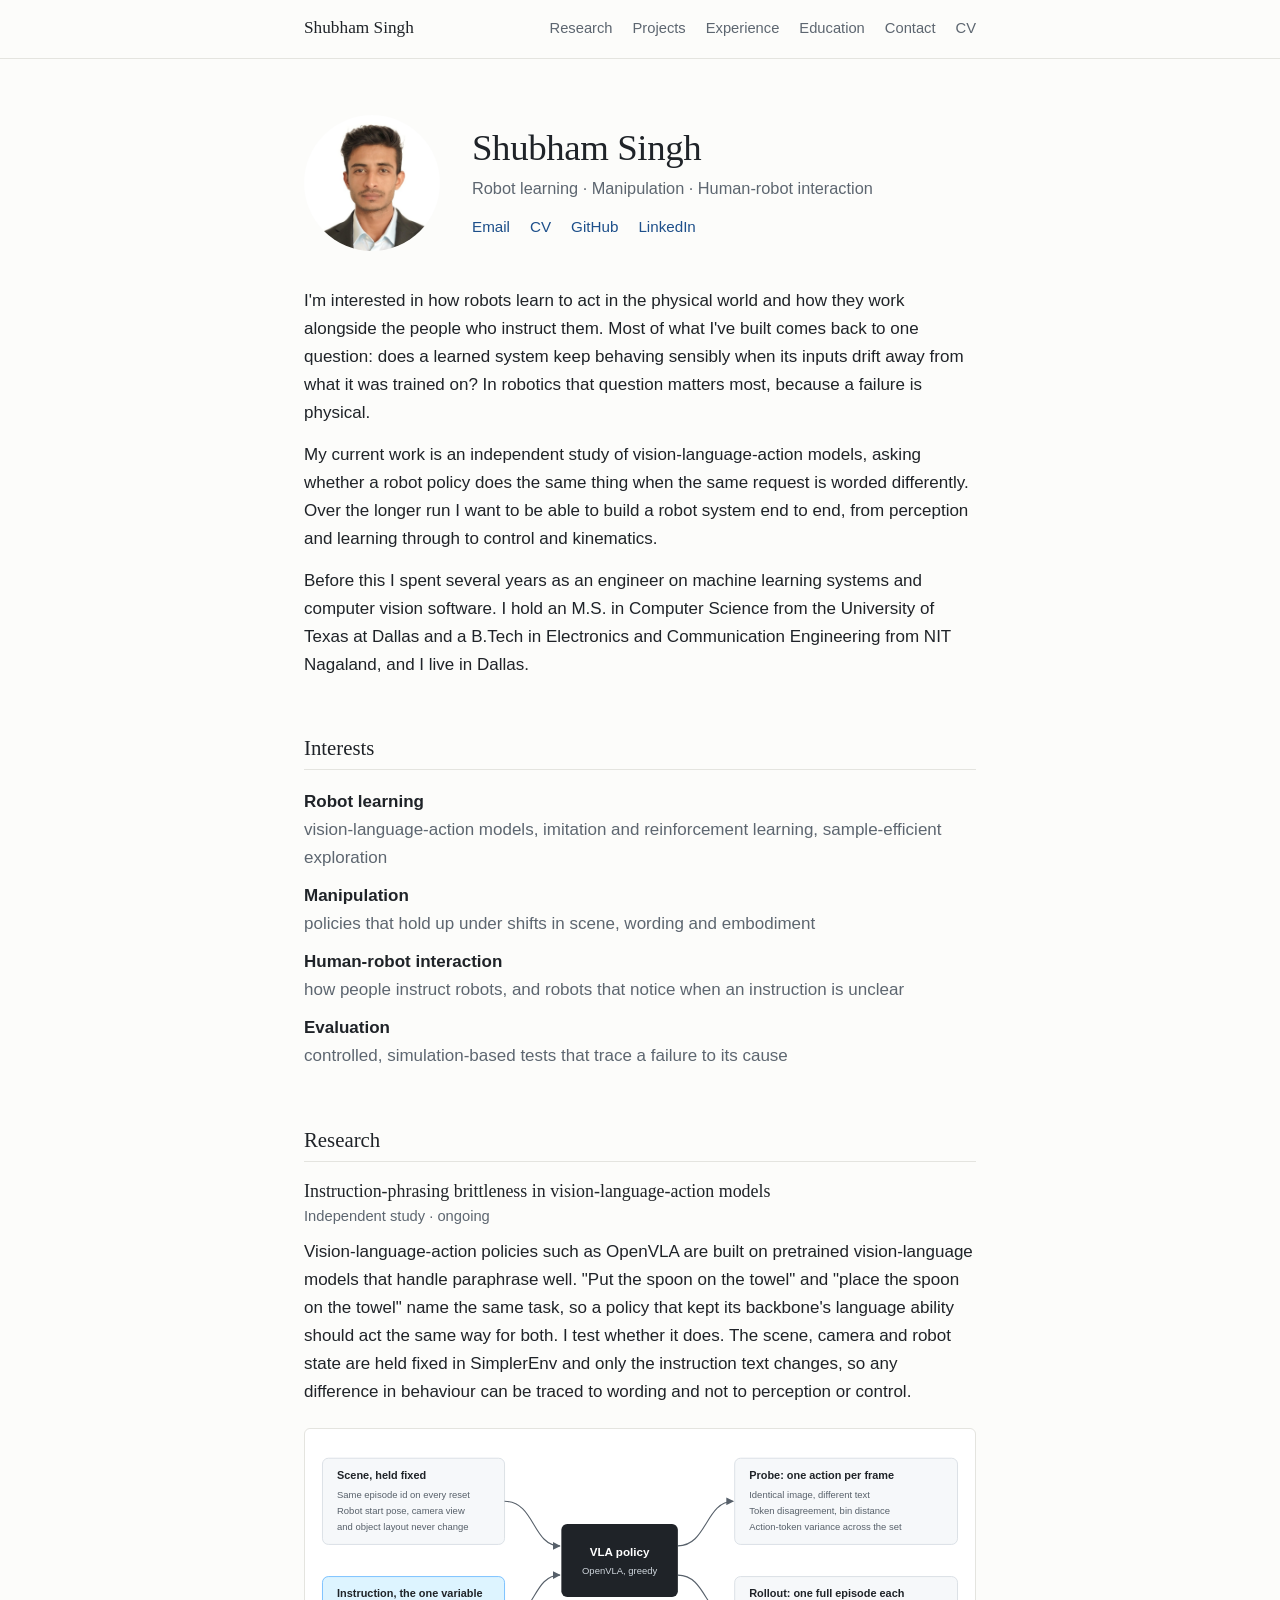
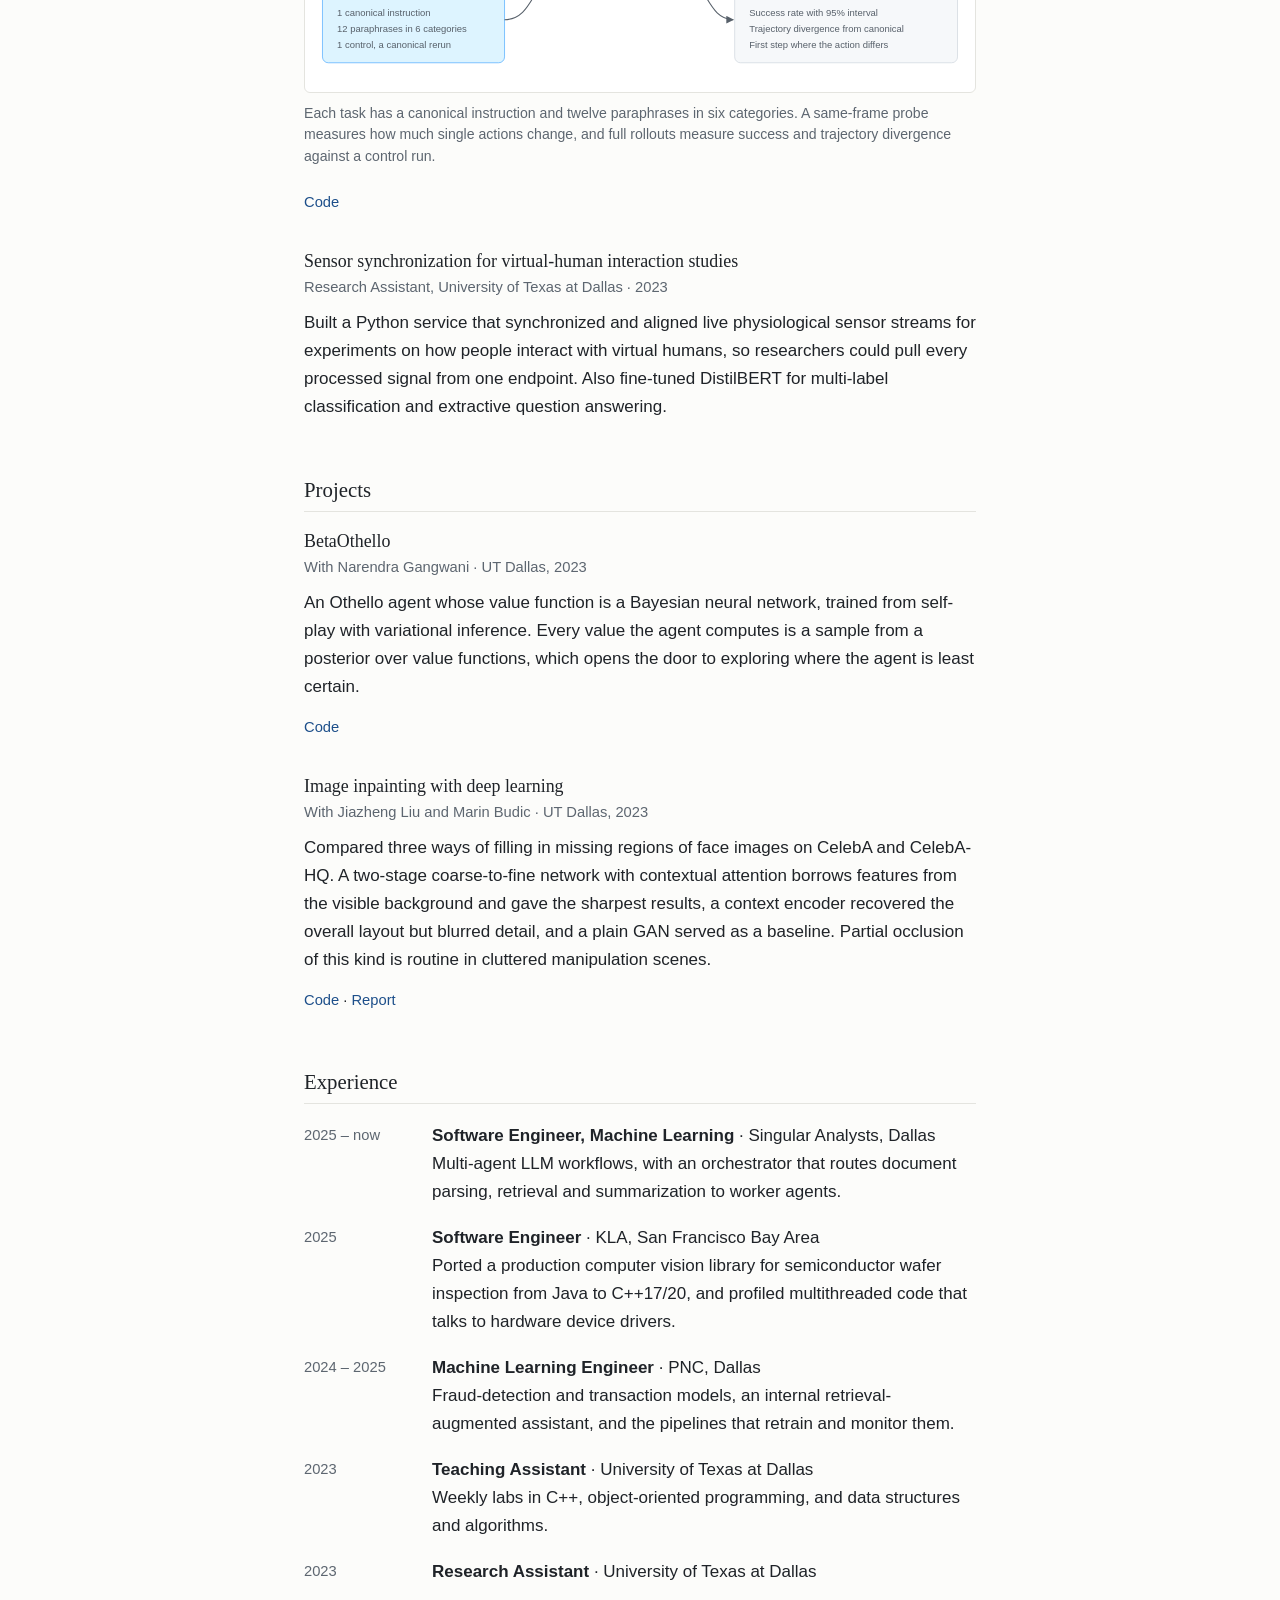
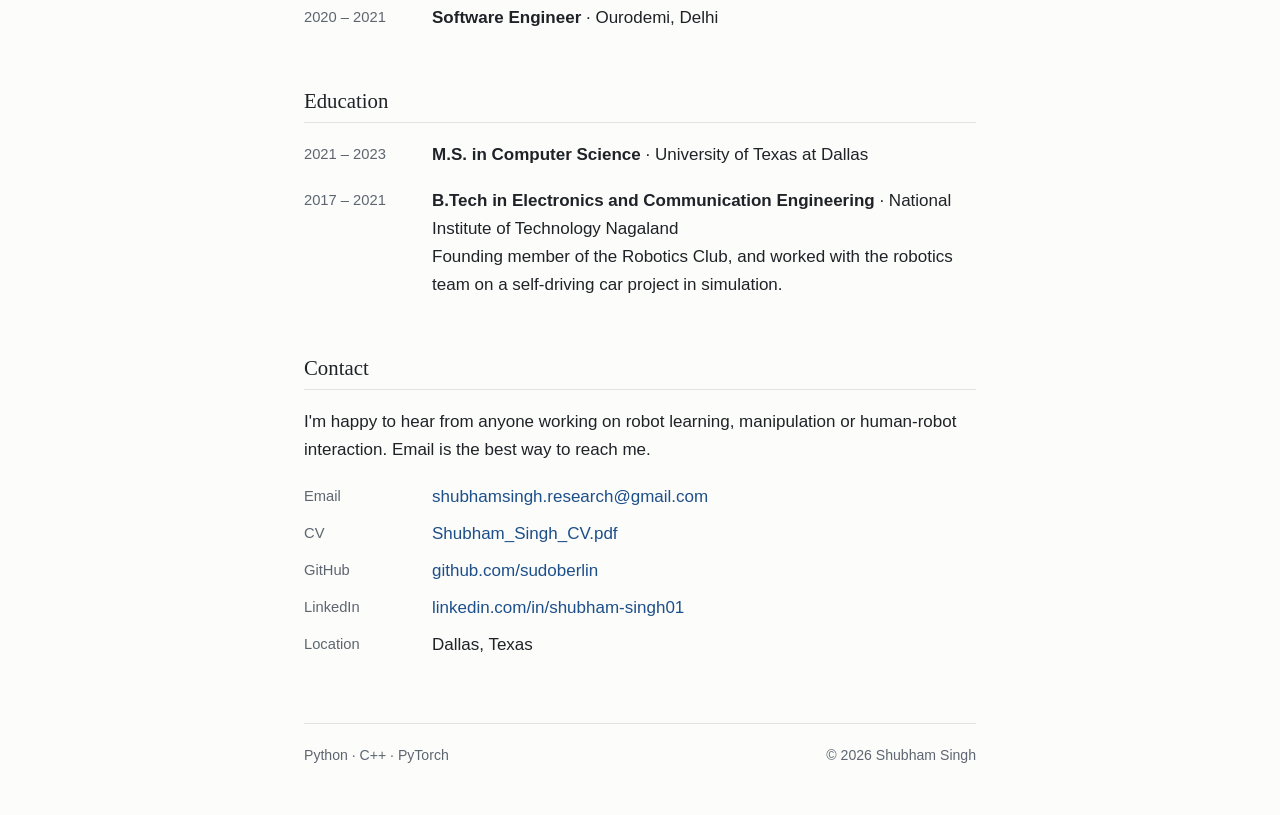
==== commit 6e5a418c: "Use new headshot" ====
--- a/index.html
+++ b/index.html
@@ -10,6 +10,7 @@
   <meta property="og:description" content="Robot learning, manipulation and human-robot interaction.">
   <meta property="og:type" content="website">
   <meta property="og:url" content="https://sudoberlin.github.io/">
+  <meta property="og:image" content="https://sudoberlin.github.io/photo.jpg">
   <link rel="icon" href="favicon.svg" type="image/svg+xml">
   <link rel="stylesheet" href="style.css?v=4">
 </head>
@@ -30,7 +31,7 @@
   <main id="top">
 
     <header class="intro">
-      <img class="portrait" src="https://github.com/sudoberlin.png?size=320" alt="Shubham Singh" width="160" height="160">
+      <img class="portrait" src="photo.jpg?v=2" alt="Shubham Singh" width="160" height="160">
       <div>
         <h1>Shubham Singh</h1>
         <p class="tagline">Robot learning &middot; Manipulation &middot; Human-robot interaction</p>
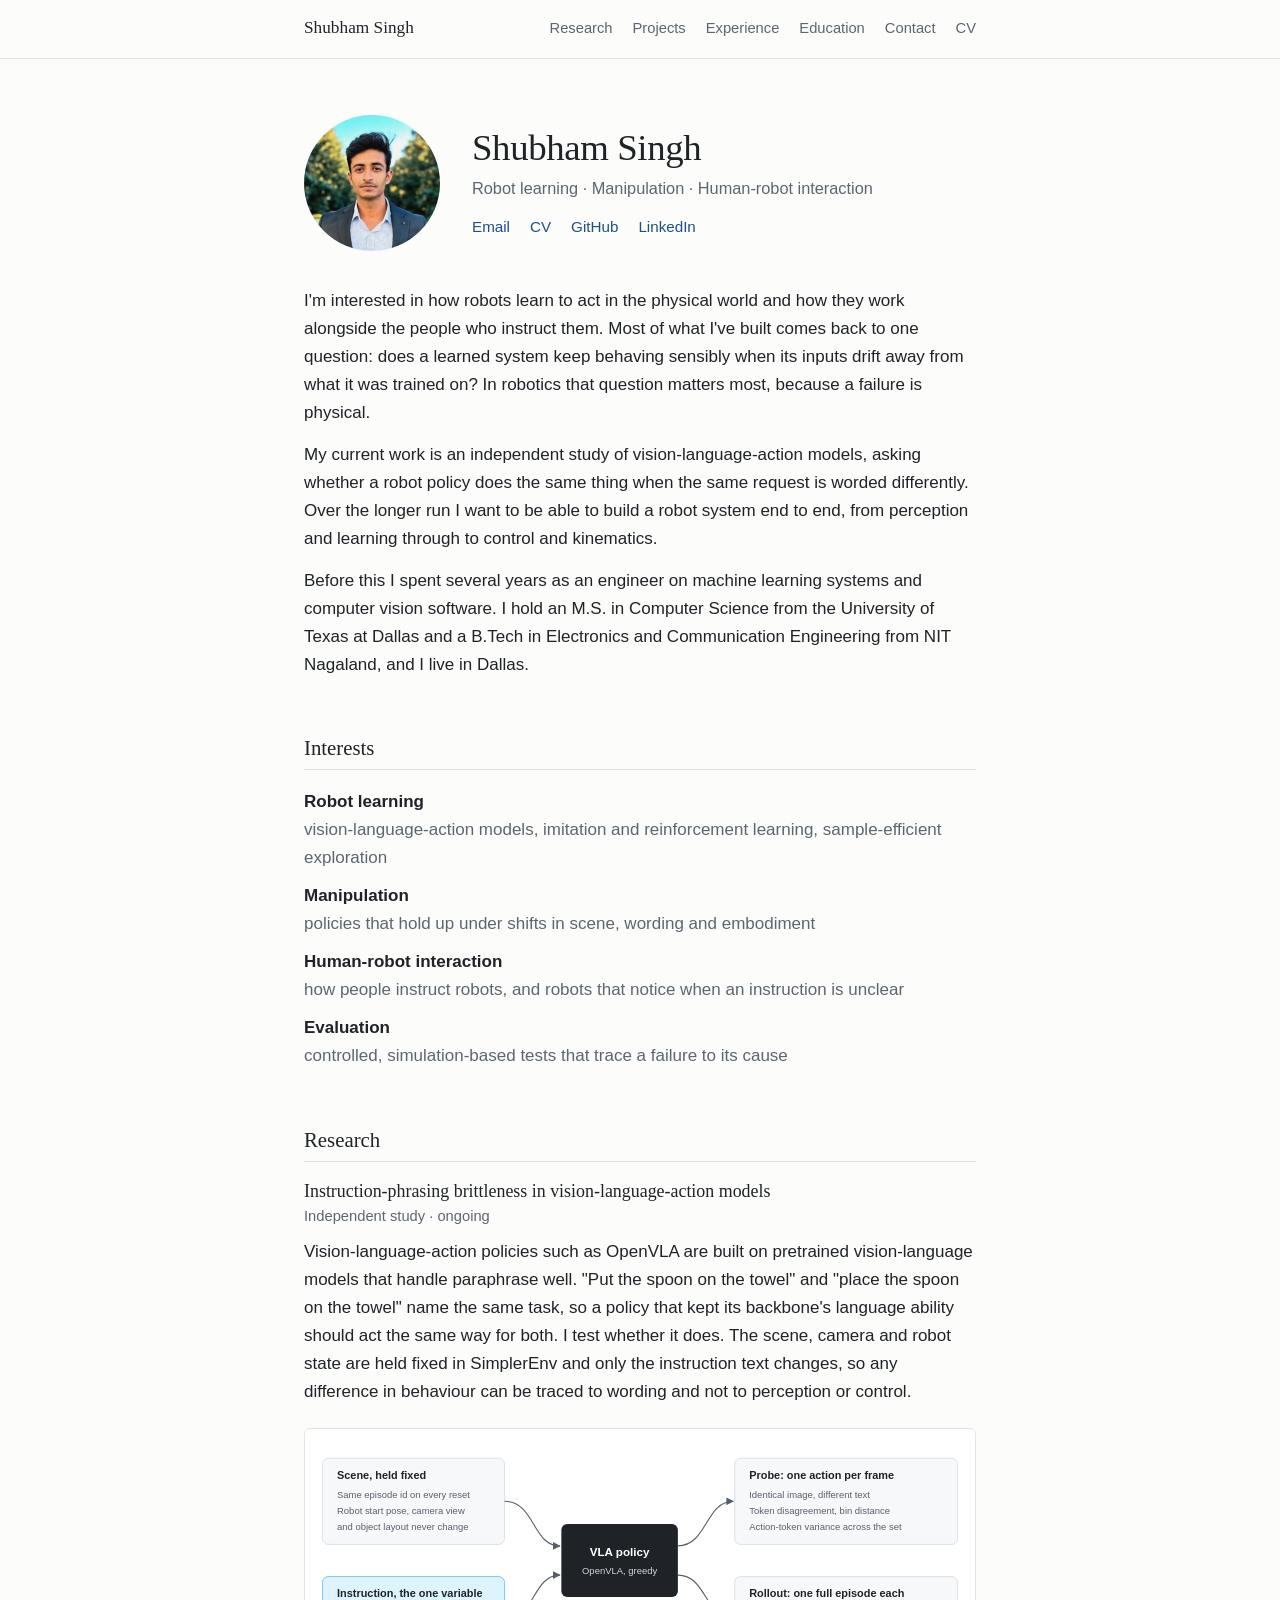
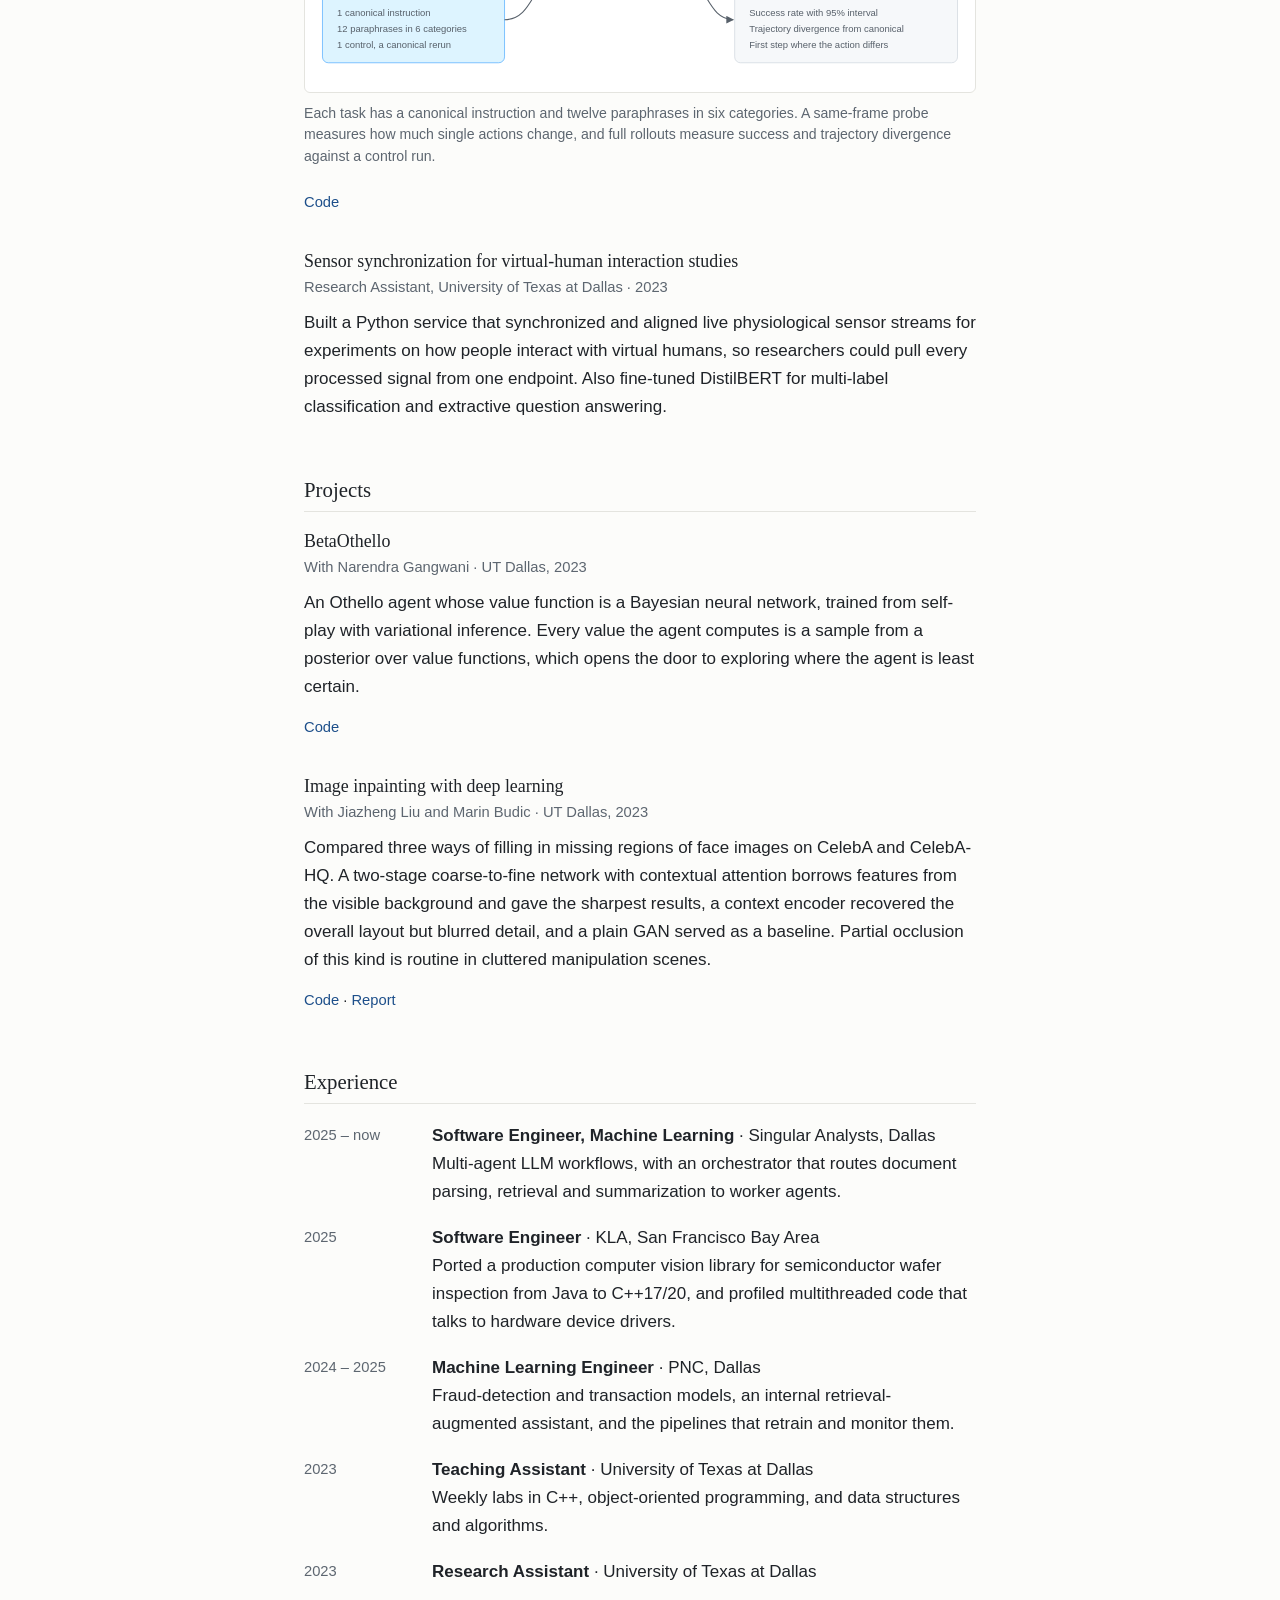
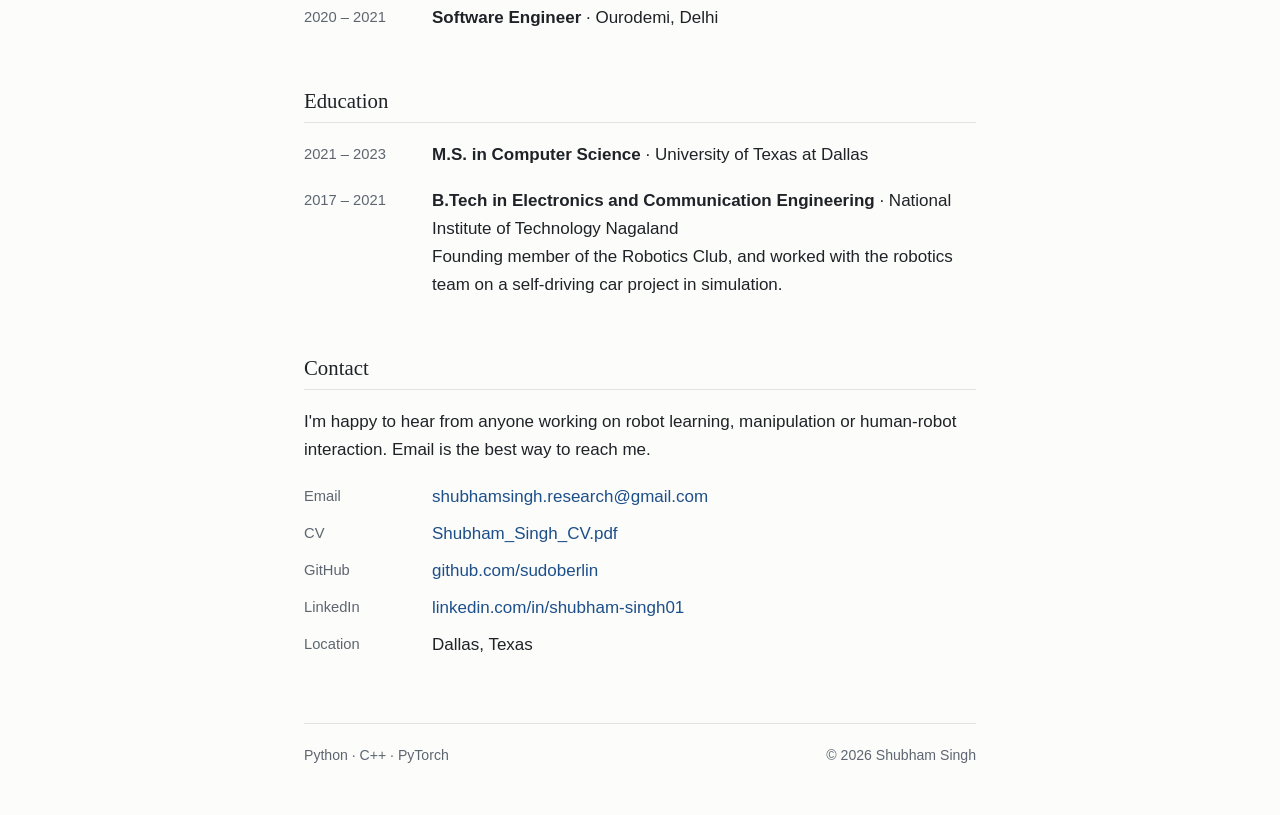
==== commit c00478ad: "Use LinkedIn headshot" ====
--- a/index.html
+++ b/index.html
@@ -31,7 +31,7 @@
   <main id="top">
 
     <header class="intro">
-      <img class="portrait" src="photo.jpg?v=2" alt="Shubham Singh" width="160" height="160">
+      <img class="portrait" src="photo.jpg?v=3" alt="Shubham Singh" width="160" height="160">
       <div>
         <h1>Shubham Singh</h1>
         <p class="tagline">Robot learning &middot; Manipulation &middot; Human-robot interaction</p>
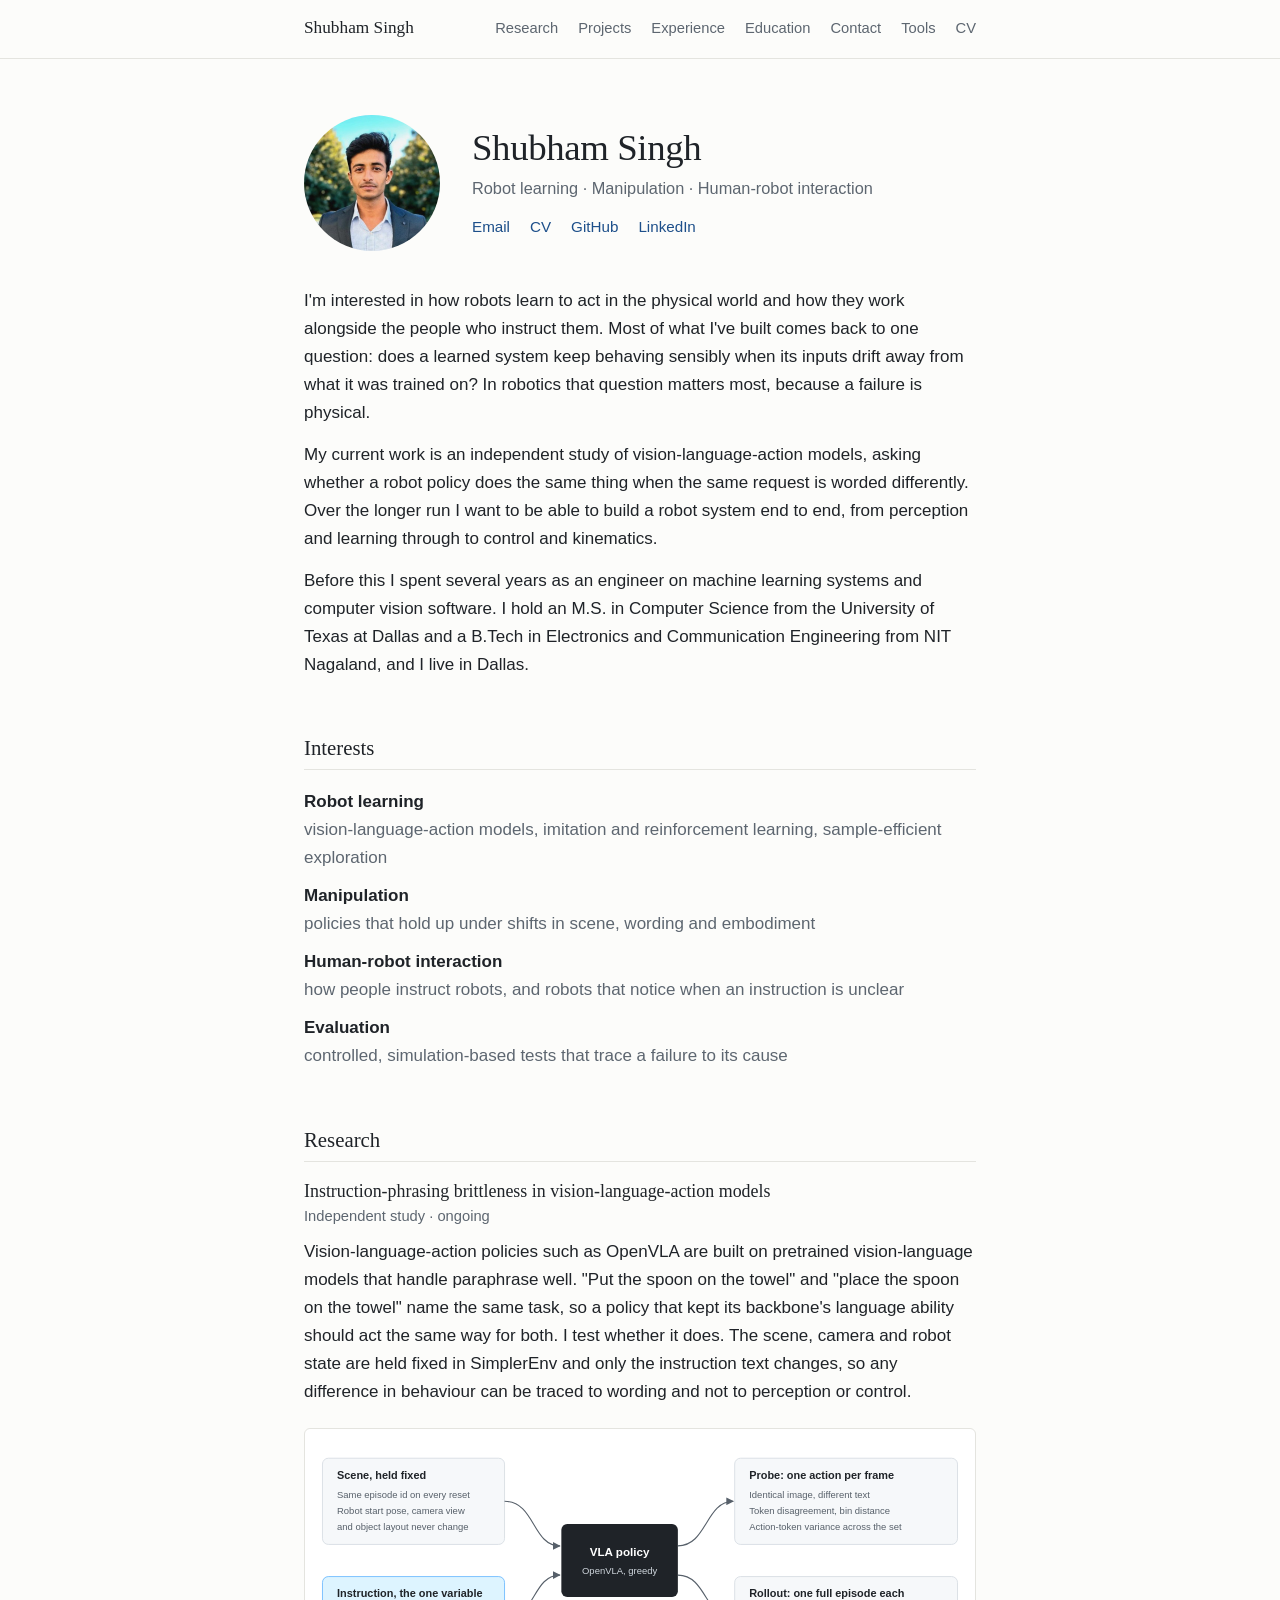
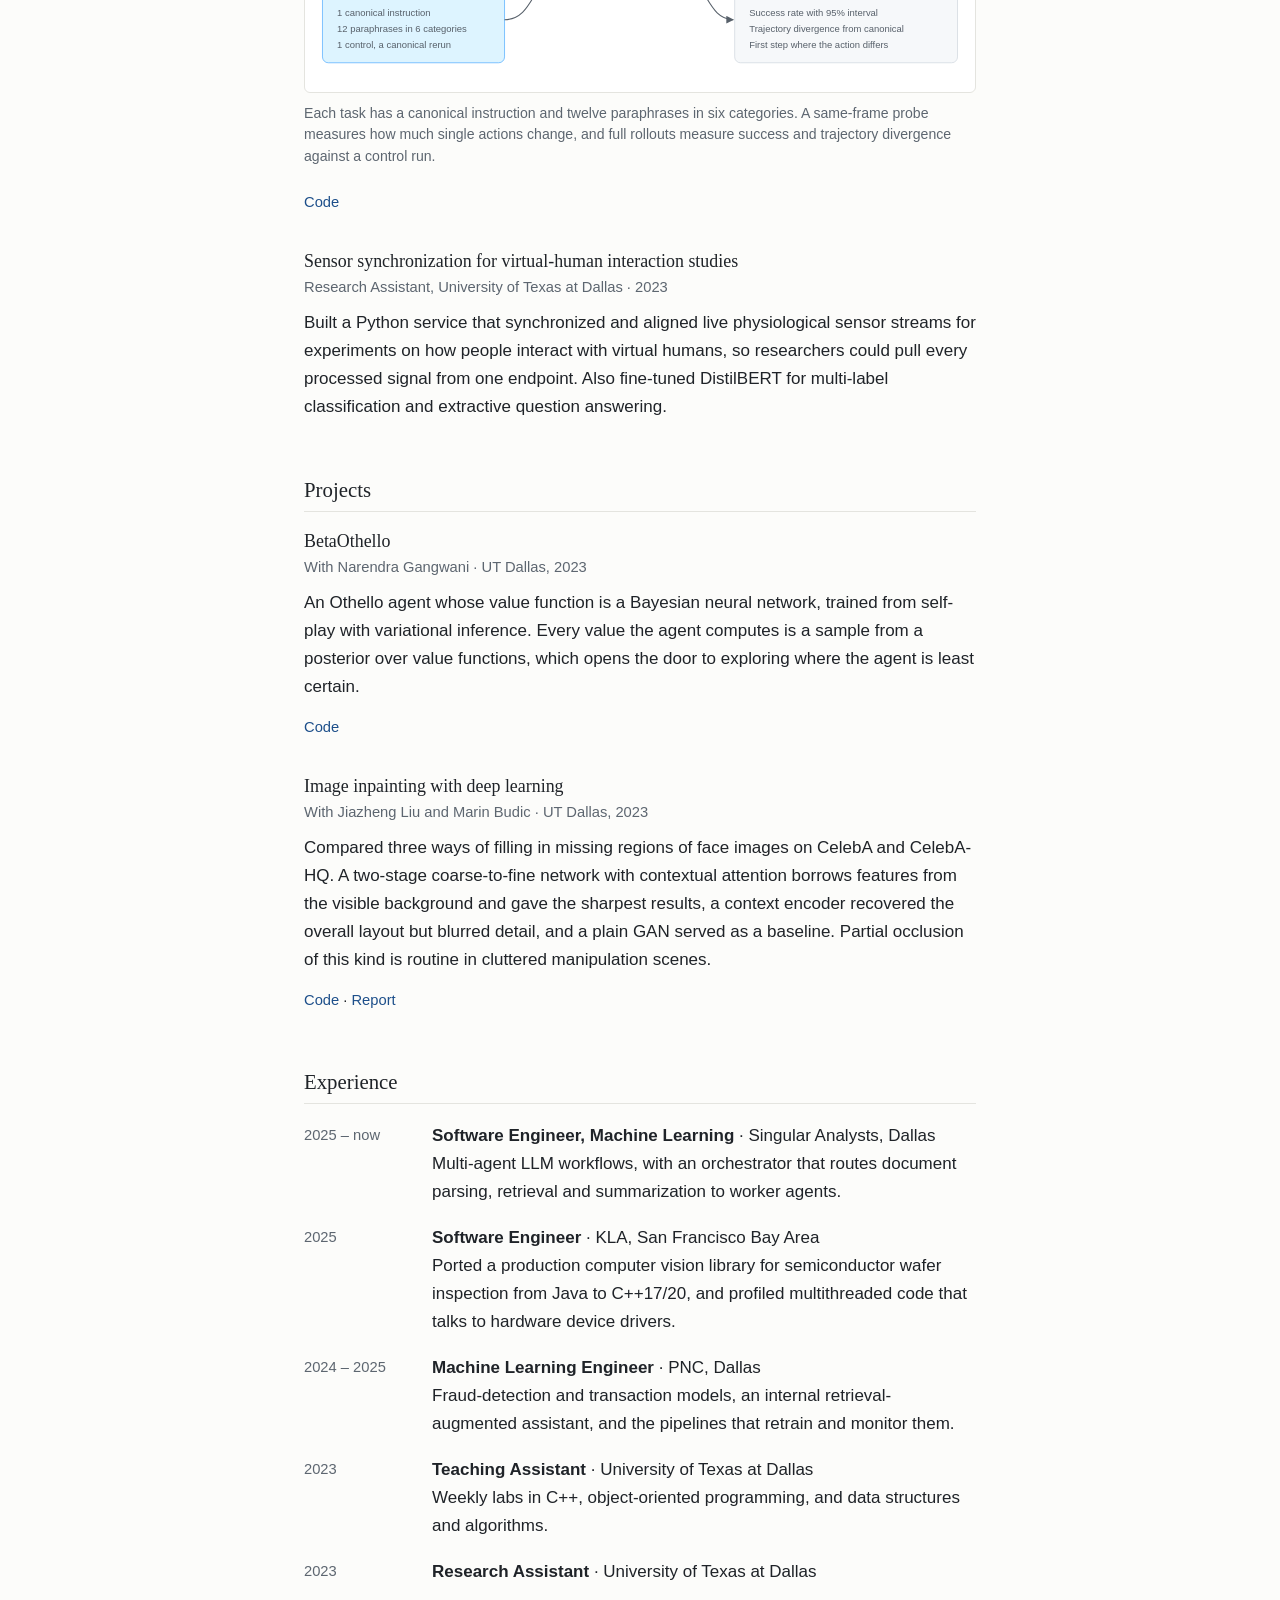
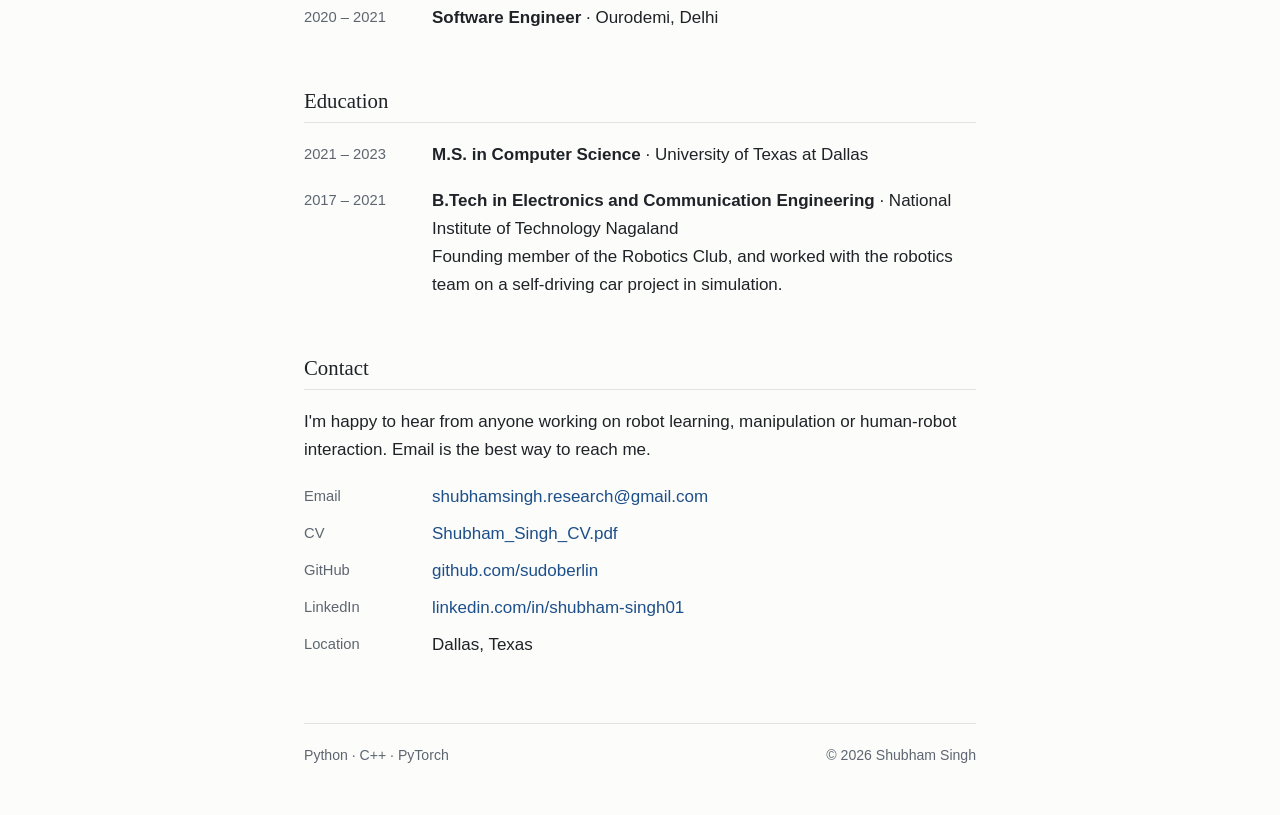
==== commit b710f250: "Add weekly resources to Learning page and Tools link in nav" ====
--- a/index.html
+++ b/index.html
@@ -12,7 +12,7 @@
   <meta property="og:url" content="https://sudoberlin.github.io/">
   <meta property="og:image" content="https://sudoberlin.github.io/photo.jpg">
   <link rel="icon" href="favicon.svg" type="image/svg+xml">
-  <link rel="stylesheet" href="style.css?v=4">
+  <link rel="stylesheet" href="style.css?v=7">
 </head>
 <body>
   <nav class="topbar" aria-label="Sections">
@@ -24,6 +24,7 @@
         <a href="#experience">Experience</a>
         <a href="#education">Education</a>
         <a href="#contact">Contact</a>
+        <a href="tools/">Tools</a>
         <a class="wide-only" href="https://drive.google.com/file/d/1ckSeyqzKIKbMI1ZPZMiWfEYR6jcXc6MO/view?usp=sharing">CV</a>
       </div>
     </div>
--- a/style.css
+++ b/style.css
@@ -190,3 +190,80 @@
   .timeline li, .contact li { grid-template-columns: 1fr; gap: 2px; }
   .contact li { margin-bottom: 12px; }
 }
+
+/* Tools page */
+.tool {
+  border: 1px solid var(--rule);
+  border-radius: 8px;
+  padding: 20px 22px;
+  margin-top: 28px;
+}
+.tool-actions { margin: 4px 0 0; }
+.tool-open {
+  display: inline-block;
+  padding: 6px 14px;
+  border: 1px solid var(--accent);
+  border-radius: 6px;
+  font-size: 0.92rem;
+}
+.tool-open:hover { background: var(--accent); color: var(--bg); border-bottom-color: var(--accent); }
+
+/* Learning page */
+.muted { color: var(--muted); }
+.small { font-size: 0.88rem; }
+.progress-panel {
+  border: 1px solid var(--rule);
+  border-radius: 8px;
+  padding: 18px 22px;
+  margin-top: 28px;
+}
+.progress-head { display: flex; justify-content: space-between; flex-wrap: wrap; gap: 4px 16px; font-size: 0.95rem; margin-bottom: 8px; }
+.bar { display: block; height: 8px; background: var(--rule); border-radius: 4px; overflow: hidden; }
+.bar > span { display: block; height: 100%; width: 0; background: var(--accent); transition: width 0.25s ease; }
+.phase-progress { list-style: none; padding: 0; margin: 16px 0 0; font-size: 0.88rem; }
+.phase-progress li { display: grid; grid-template-columns: 1fr 120px 44px; align-items: center; gap: 12px; margin-bottom: 6px; }
+.small-bar { height: 6px; }
+.count { text-align: right; font-variant-numeric: tabular-nums; }
+.progress-tools { display: flex; flex-wrap: wrap; gap: 8px; margin: 16px 0 6px; }
+.progress-tools button, .import-label {
+  font: inherit; font-size: 0.85rem; cursor: pointer;
+  padding: 4px 12px; border-radius: 6px;
+  border: 1px solid var(--rule); background: transparent; color: var(--text);
+}
+.progress-tools button:hover, .import-label:hover { border-color: var(--accent); color: var(--accent); }
+.progress-tools .danger:hover { border-color: #c0392b; color: #c0392b; }
+.note { color: var(--muted); font-size: 0.82rem; margin: 0; }
+.phase-title { margin: 28px 0 10px; }
+.week { border: 1px solid var(--rule); border-radius: 8px; margin-bottom: 10px; }
+.week.current { border-color: var(--accent); }
+.week summary {
+  cursor: pointer; padding: 10px 16px; list-style: none;
+  display: flex; justify-content: space-between; flex-wrap: wrap; gap: 2px 12px;
+}
+.week summary::-webkit-details-marker { display: none; }
+.week-name { font-weight: 600; }
+.week.complete .week-name::after { content: " \2713"; color: var(--accent); }
+.week-meta { color: var(--muted); font-size: 0.85rem; font-variant-numeric: tabular-nums; }
+.week-body { padding: 4px 16px 14px; border-top: 1px solid var(--rule); }
+.check { display: grid; grid-template-columns: 22px 1fr; gap: 6px; align-items: start; padding: 5px 0; font-size: 0.95rem; cursor: pointer; }
+.check input { margin-top: 6px; accent-color: var(--accent); }
+.check input:checked + span { color: var(--muted); text-decoration: line-through; }
+.check.deliverable span { font-weight: 600; }
+.check.checkpoint { padding: 8px 0; border-bottom: 1px solid var(--rule); }
+.math { margin: 8px 0 8px; }
+.week textarea {
+  width: 100%; font: inherit; font-size: 0.88rem; color: var(--text);
+  background: transparent; border: 1px solid var(--rule); border-radius: 6px; padding: 8px 10px; resize: vertical;
+}
+.week textarea:focus { outline: none; border-color: var(--accent); }
+@media (max-width: 600px) {
+  .phase-progress li { grid-template-columns: 1fr 70px 40px; }
+}
+
+.res-title { font-size: 0.85rem; font-weight: 600; color: var(--muted); margin: 12px 0 4px; text-transform: uppercase; letter-spacing: 0.04em; }
+.res { list-style: none; padding: 0; margin: 0 0 12px; font-size: 0.92rem; }
+.res li { display: grid; grid-template-columns: 58px 1fr; gap: 8px; align-items: baseline; padding: 3px 0; }
+.res-tag { font-size: 0.72rem; text-align: center; border: 1px solid var(--rule); border-radius: 4px; padding: 0 4px; color: var(--muted); }
+.tag-video { border-color: color-mix(in srgb, #c0392b 45%, var(--rule)); }
+.tag-docs { border-color: color-mix(in srgb, var(--accent) 45%, var(--rule)); }
+.tag-paper, .tag-book, .tag-course { border-color: color-mix(in srgb, #8e6c1f 45%, var(--rule)); }
